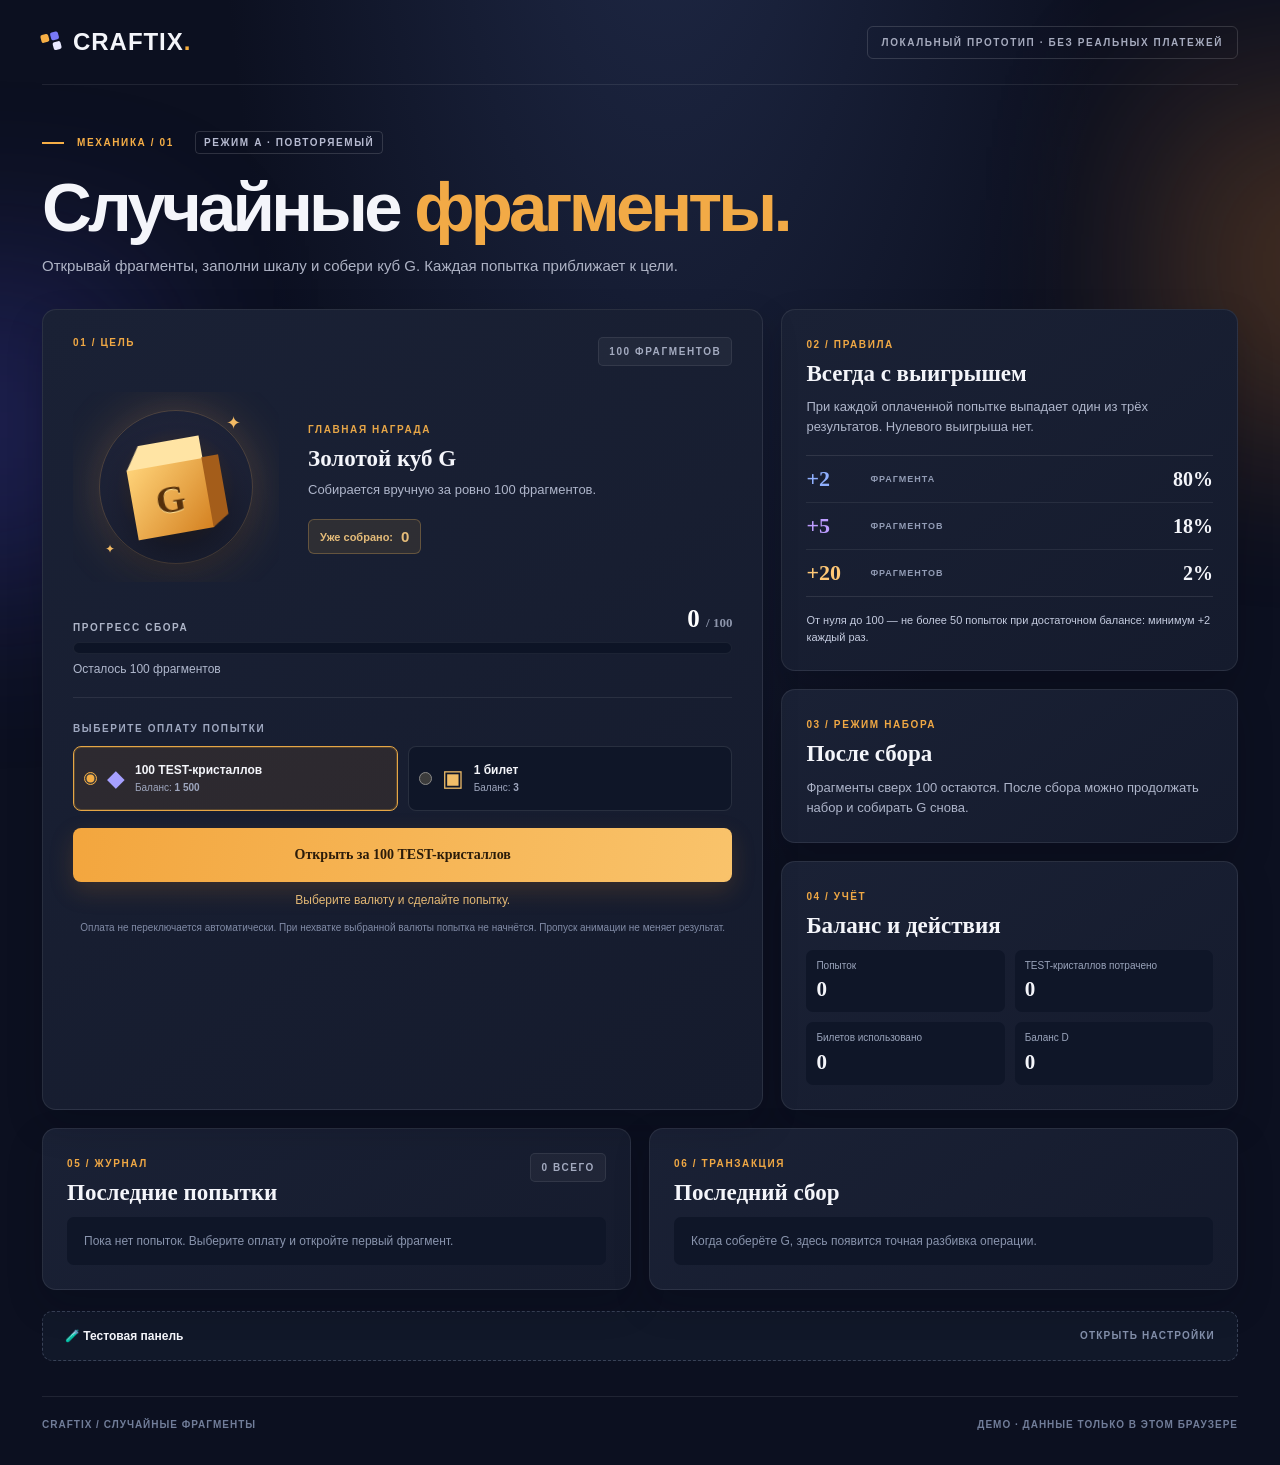
==== fragments/index.html @ 05fcec46 "Publish Craftix roulette and fragments demos" ====
<!doctype html>
<html lang="ru">
<head>
  <meta charset="utf-8">
  <meta name="viewport" content="width=device-width, initial-scale=1">
  <meta name="theme-color" content="#0c1020">
  <title>Craftix · Случайные фрагменты</title>
  <link rel="stylesheet" href="./style.css">
  <script type="module" src="./app.mjs"></script>
</head>
<body>
  <div class="ambient ambient-a" aria-hidden="true"></div><div class="ambient ambient-b" aria-hidden="true"></div>
  <div class="shell">
    <header class="topbar">
      <div class="brand"><span class="brand-cubes" aria-hidden="true"><i></i><i></i><i></i></span><span>CRAFTIX<span class="brand-dot">.</span></span></div>
      <span class="prototype-tag">ЛОКАЛЬНЫЙ ПРОТОТИП · БЕЗ РЕАЛЬНЫХ ПЛАТЕЖЕЙ</span>
    </header>

    <main>
      <section class="intro" aria-labelledby="title">
        <div class="eyebrow"><span class="eyebrow-line"></span> МЕХАНИКА / 01 <span id="mode-badge" class="mode-badge"></span></div>
        <h1 id="title">Случайные <em>фрагменты.</em></h1>
        <p>Открывай фрагменты, заполни шкалу и собери куб G. Каждая попытка приближает к цели.</p>
      </section>

      <div class="dashboard">
        <section class="panel play-panel" aria-labelledby="play-title">
          <div class="section-top"><span class="kicker">01 / ЦЕЛЬ</span><span class="small-tag">100 ФРАГМЕНТОВ</span></div>
          <div class="reward-block">
            <div class="reward-art" aria-hidden="true"><div class="halo"></div><div class="cube"><span class="cube-front">G</span><span class="cube-top"></span><span class="cube-side"></span></div><span class="spark spark-one">✦</span><span class="spark spark-two">✦</span></div>
            <div class="reward-copy"><span class="reward-kicker">ГЛАВНАЯ НАГРАДА</span><h2 id="play-title">Золотой куб G</h2><p>Собирается вручную за ровно 100 фрагментов.</p><div class="owned">Уже собрано: <strong id="g-count">0</strong></div></div>
          </div>
          <div class="progress-head"><span>ПРОГРЕСС СБОРА</span><strong><span id="fragment-count">0</span> <small>/ 100</small></strong></div>
          <div class="progress-track" role="progressbar" aria-label="Фрагменты до сбора" aria-valuemin="0" aria-valuemax="100" aria-valuenow="0" id="progress"><div id="progress-fill"></div></div>
          <p class="remaining" id="remaining">Осталось 100 фрагментов</p>
          <div id="gain-stage" class="gain-stage" aria-live="polite" hidden><span>ПОЛУЧЕНО</span><strong id="gain-value">+2</strong><small id="gain-note"></small></div>
          <div id="payment-area" class="payment-area"><span class="input-label">ВЫБЕРИТЕ ОПЛАТУ ПОПЫТКИ</span><div class="payment-options">
            <label class="payment-option"><input type="radio" name="payment" value="crystals"><span class="option-icon crystal">◆</span><span><strong>100 TEST-кристаллов</strong><small>Баланс: <b id="crystal-balance">0</b></small></span></label>
            <label class="payment-option"><input type="radio" name="payment" value="ticket"><span class="option-icon ticket">▣</span><span><strong>1 билет</strong><small>Баланс: <b id="ticket-balance">0</b></small></span></label>
          </div><p id="payment-rule" class="payment-rule" hidden></p></div>
          <div id="collection-preview" class="collection-preview" hidden></div>
          <button id="primary" class="primary-button" type="button"></button>
          <button id="skip" class="skip-button" type="button" hidden>Пропустить анимацию →</button>
          <p id="status" class="status" role="status" aria-live="polite"></p>
          <p class="microcopy">Оплата не переключается автоматически. При нехватке выбранной валюты попытка не начнётся. Пропуск анимации не меняет результат.</p>
        </section>

        <aside class="side">
          <section class="panel rule-panel" aria-labelledby="rules-title">
            <span class="kicker">02 / ПРАВИЛА</span><h2 id="rules-title">Всегда с выигрышем</h2>
            <p>При каждой оплаченной попытке выпадает один из трёх результатов. Нулевого выигрыша нет.</p>
            <div class="odds"><div><span class="gain gain-2">+2</span><span>ФРАГМЕНТА</span><strong>80%</strong></div><div><span class="gain gain-5">+5</span><span>ФРАГМЕНТОВ</span><strong>18%</strong></div><div><span class="gain gain-20">+20</span><span>ФРАГМЕНТОВ</span><strong>2%</strong></div></div>
            <p class="guarantee">От нуля до 100 — не более 50 попыток при достаточном балансе: минимум +2 каждый раз.</p>
          </section>
          <section class="panel mode-panel" aria-labelledby="mode-title"><span class="kicker">03 / РЕЖИМ НАБОРА</span><h2 id="mode-title">После сбора</h2><p id="mode-description"></p><div id="conversion-rule" class="conversion-rule" hidden><span>КУРС ДО УЧАСТИЯ</span><strong>1 остаточный фрагмент = 1 D</strong><small>При сборе G сначала спишутся 100 фрагментов, затем весь остаток конвертируется в D.</small></div></section>
          <section class="panel stats-panel" aria-labelledby="stats-title"><span class="kicker">04 / УЧЁТ</span><h2 id="stats-title">Баланс и действия</h2><div class="stats-grid"><div><span>Попыток</span><strong id="attempts">0</strong></div><div><span>TEST-кристаллов потрачено</span><strong id="spent">0</strong></div><div><span>Билетов использовано</span><strong id="used">0</strong></div><div><span>Баланс D</span><strong id="d-count">0</strong></div></div></section>
        </aside>
      </div>

      <div class="bottom-grid">
        <section class="panel history-panel" aria-labelledby="history-title"><div class="section-top"><div><span class="kicker">05 / ЖУРНАЛ</span><h2 id="history-title">Последние попытки</h2></div><span id="history-total" class="small-tag">0 ВСЕГО</span></div><div id="history" class="history-list"></div></section>
        <section class="panel receipt-panel" aria-labelledby="receipt-title"><span class="kicker">06 / ТРАНЗАКЦИЯ</span><h2 id="receipt-title">Последний сбор</h2><div id="receipt"></div></section>
      </div>

      <details class="qa-panel"><summary><span>🧪 Тестовая панель</span><span>ОТКРЫТЬ НАСТРОЙКИ</span></summary><div class="qa-content"><p>Только для проверки прототипа. Добавление ресурсов, установка фрагментов и принудительный результат — тестовые вмешательства.</p><div class="qa-actions"><button id="add-crystals" type="button">+10 000 TEST-кристаллов</button><button id="add-tickets" type="button">+10 билетов</button><button id="set-98" type="button">Установить 98 фрагментов</button></div><div class="qa-force"><span>ПРИНУДИТЕЛЬНО СЛЕДУЮЩИЙ ВЫИГРЫШ</span><div><button data-force="2" type="button">+2</button><button data-force="5" type="button">+5</button><button data-force="20" type="button">+20</button></div><small id="force-status">Не задан · реальные шансы действуют</small></div><div class="qa-restart"><label for="restart-mode">РЕЖИМ ПРИ ПЕРЕЗАПУСКЕ</label><select id="restart-mode"><option value="repeatable">A · Повторяемый</option><option value="permanent">B · Одноразовый до перезапуска теста</option></select><button id="restart" type="button">Начать заново в выбранном режиме</button></div></div></details>
    </main>
    <footer>CRAFTIX / СЛУЧАЙНЫЕ ФРАГМЕНТЫ <span>ДЕМО · ДАННЫЕ ТОЛЬКО В ЭТОМ БРАУЗЕРЕ</span></footer>
  </div>
</body>
</html>
---- fragments/style.css ----
:root{color-scheme:dark;font-family:Manrope,Arial,sans-serif;background:#0c1020;color:#f4f5fa;font-synthesis:none}*{box-sizing:border-box}body{margin:0;min-width:320px;background:radial-gradient(ellipse at 52% -20%,#202a48 0,transparent 48%),#0c1020}button,select{font:inherit}button{cursor:pointer}button:disabled{cursor:not-allowed}.ambient{position:fixed;pointer-events:none;z-index:0;filter:blur(90px);opacity:.27}.ambient-a{width:330px;height:330px;background:#4948c8;top:260px;left:-180px}.ambient-b{width:330px;height:330px;background:#d17a26;top:100px;right:-210px}.shell{position:relative;z-index:1;max-width:1260px;margin:auto;padding:0 32px}.topbar{height:85px;border-bottom:1px solid #ffffff16;display:flex;align-items:center;justify-content:space-between;gap:20px}.brand{font:700 24px 'Space Grotesk',sans-serif;letter-spacing:.04em;display:flex;align-items:center;gap:13px}.brand-dot{color:#f6ad3d}.brand-cubes{display:grid;grid-template-columns:repeat(2,8px);gap:2px;transform:rotate(-15deg)}.brand-cubes i{display:block;width:8px;height:8px;background:#f7af45;border-radius:2px}.brand-cubes i:nth-child(2){background:#7979f6}.brand-cubes i:nth-child(3){grid-column:2;background:#e9e9ff}.prototype-tag,.kicker,.eyebrow,.small-tag,.input-label,.reward-kicker,.progress-head,.qa-content label,.qa-force>span{font-size:10px;font-weight:800;letter-spacing:.16em}.prototype-tag{color:#a6abbe;border:1px solid #ffffff25;padding:10px 14px;border-radius:6px}.intro{padding:46px 0 35px}.eyebrow{display:flex;gap:13px;align-items:center;color:#f6ae46}.eyebrow-line{display:block;width:22px;height:2px;background:#f6ae46}.mode-badge{margin-left:8px;color:#b7bbd1;border:1px solid #ffffff25;padding:5px 8px;border-radius:4px}.intro h1{font:700 clamp(39px,5.4vw,69px)/1.08 'Space Grotesk',sans-serif;letter-spacing:-.055em;margin:17px 0 11px}.intro h1 em{font-style:normal;color:#f2aa46}.intro p{color:#aeb3c5;font-size:15px;margin:0}.dashboard{display:grid;grid-template-columns:minmax(0,1.58fr) minmax(315px,1fr);gap:18px}.panel{background:linear-gradient(145deg,#1a2135,#151b2d);border:1px solid #ffffff15;border-radius:14px;box-shadow:0 15px 36px #05091632}.play-panel{padding:27px 30px 24px}.section-top{display:flex;justify-content:space-between;align-items:start;gap:16px}.kicker{color:#f0a844}.small-tag{color:#a4abc0;background:#ffffff0b;padding:8px 10px;border:1px solid #ffffff14;border-radius:5px}.reward-block{display:flex;align-items:center;gap:29px;margin:26px 0 23px}.reward-art{width:206px;height:190px;position:relative;flex:none;display:grid;place-items:center;overflow:hidden;background:radial-gradient(circle,#bd7a2460 0,#3b32502b 42%,transparent 68%);border-radius:12px}.halo{position:absolute;width:154px;height:154px;border:1px solid #e8ab573d;border-radius:50%;box-shadow:0 0 50px #f3a43a35}.cube{position:relative;width:93px;height:93px;transform:rotate(-10deg);filter:drop-shadow(0 20px 25px #0008)}.cube-front{position:absolute;inset:22px 16px 0 0;background:linear-gradient(135deg,#ffd379,#d48121);clip-path:polygon(0 0,100% 0,100% 100%,0 100%);display:grid;place-items:center;color:#56300a;font:700 38px 'Space Grotesk';text-shadow:0 1px #ffe49a}.cube-top{position:absolute;left:0;top:0;width:77px;height:23px;background:#ffe4a4;clip-path:polygon(20% 0,100% 0,100% 100%,0 100%)}.cube-side{position:absolute;top:22px;right:0;width:17px;height:71px;background:#a45d1a;clip-path:polygon(0 0,100% -22%,100% 85%,0 100%)}.spark{position:absolute;color:#f3ba64}.spark-one{top:20px;right:38px;font-size:18px}.spark-two{bottom:26px;left:32px;font-size:12px}.reward-kicker{color:#e7a647}.reward-copy h2,.side h2,.bottom-grid h2{font:700 23px/1.2 'Space Grotesk';margin:8px 0}.reward-copy p,.side p{color:#aeb5ca;line-height:1.55;font-size:13px;margin:0}.owned{margin-top:19px;display:inline-flex;gap:8px;align-items:center;padding:8px 11px;background:#c9964420;border:1px solid #dba85550;border-radius:6px;color:#e5bc79;font-size:11px;font-weight:700}.owned strong{font-size:15px}.progress-head{display:flex;justify-content:space-between;align-items:end;color:#aeb5c8}.progress-head strong{font:700 25px 'Space Grotesk';color:white;letter-spacing:0}.progress-head small{font-size:13px;color:#8d95ab}.progress-track{height:12px;background:#0d1426;border-radius:20px;border:1px solid #ffffff10;overflow:hidden;margin-top:9px}.progress-track>div{height:100%;width:0;background:linear-gradient(90deg,#da8530,#ffcf75);border-radius:20px;box-shadow:0 0 16px #ed9d36aa;transition:width .38s ease}.remaining{color:#b0b8cd;font-size:12px;margin:8px 0 21px}.payment-area{border-top:1px solid #ffffff15;padding-top:20px}.input-label{color:#9fa8c0}.payment-options{display:grid;grid-template-columns:1fr 1fr;gap:10px;margin:10px 0 17px}.payment-option{display:flex;gap:10px;align-items:center;min-height:65px;background:#0f1628;border:1px solid #ffffff1b;border-radius:8px;padding:10px;cursor:pointer}.payment-option:has(input:checked){border-color:#e5a646;background:#a26b2525;box-shadow:inset 0 0 0 1px #d99b3340}.payment-option input{accent-color:#f3ac44;margin:0}.option-icon{font-size:23px}.crystal{color:#a6a0ff}.ticket{color:#f0bd68}.payment-option strong{font-size:12px;display:block;line-height:1.2}.payment-option small{color:#9ea6bd;font-size:10px;display:block;margin-top:5px}.primary-button{width:100%;min-height:54px;border:0;border-radius:8px;background:linear-gradient(100deg,#f3a63e,#f9c36b);color:#2b1c0a;font:800 14px Manrope;box-shadow:0 9px 23px #bd742035;transition:transform .15s,filter .15s}.primary-button:hover:not(:disabled){transform:translateY(-2px);filter:brightness(1.07)}.primary-button:disabled{background:#45495b;color:#a4a9b8;box-shadow:none}.skip-button{display:block;margin:10px auto 0;border:0;background:none;color:#f2ba6b;font-size:12px;font-weight:700}.skip-button[hidden],.gain-stage[hidden],.conversion-rule[hidden]{display:none}.status{min-height:19px;color:#e3b875;font-size:12px;text-align:center;margin:11px 0 0}.microcopy{text-align:center;font-size:10px;color:#818ba6;line-height:1.5;margin:8px 0 0}.gain-stage{position:absolute;inset:0;background:#11192de8;z-index:4;display:flex;flex-direction:column;align-items:center;justify-content:center;border-radius:14px;animation:appear .25s ease}.play-panel{position:relative}.gain-stage span,.gain-stage small{font-size:12px;font-weight:800;letter-spacing:.15em;color:#e7bc72}.gain-stage strong{font:700 100px 'Space Grotesk';color:#ffd47a;text-shadow:0 0 40px #eaa13888;animation:pop .45s cubic-bezier(.2,1.6,.4,1)}.gain-stage small{letter-spacing:0}.play-panel .skip-button:not([hidden]){position:absolute;z-index:5;bottom:27px;left:0;right:0}.side{display:grid;gap:18px;align-content:start}.side .panel{padding:24px}.side h2,.bottom-grid h2{margin:8px 0 10px}.odds{margin:18px 0 15px;border-top:1px solid #ffffff19;border-bottom:1px solid #ffffff19}.odds>div{display:flex;align-items:center;gap:10px;padding:10px 0}.odds>div+div{border-top:1px solid #ffffff12}.odds .gain{font:700 22px 'Space Grotesk';min-width:54px}.gain-2{color:#90b0fe}.gain-5{color:#bd9dff}.gain-20{color:#ffc876}.odds>div>span:nth-child(2){color:#929cb5;font-size:9px;font-weight:800;letter-spacing:.11em;flex:1}.odds strong{font:700 20px 'Space Grotesk'}.side .guarantee{font-size:11px;color:#c5cce0}.conversion-rule{margin-top:15px;border:1px solid #dfab5a65;border-radius:8px;background:#d0932e18;padding:12px;display:grid;gap:5px}.conversion-rule span{font-size:9px;color:#efb75b;font-weight:800;letter-spacing:.13em}.conversion-rule strong{font-size:13px}.conversion-rule small{color:#b7bed0;font-size:11px;line-height:1.5}.stats-grid{display:grid;grid-template-columns:1fr 1fr;gap:10px}.stats-grid>div{padding:10px;background:#0f1628;border-radius:7px;min-height:61px}.stats-grid span{display:block;color:#9aa4bb;font-size:10px;line-height:1.25}.stats-grid strong{display:block;font:700 21px 'Space Grotesk';margin-top:5px}.bottom-grid{display:grid;grid-template-columns:1fr 1fr;gap:18px;margin-top:18px}.bottom-grid .panel{padding:24px}.history-list{display:grid;gap:6px;max-height:280px;overflow:auto}.history-row{display:flex;align-items:center;gap:8px;padding:10px;background:#0f1628;border-radius:6px;font-size:11px;color:#aeb6cc}.history-row strong{margin-left:auto;font:700 17px 'Space Grotesk';color:#e9b85f}.history-row .forced{color:#ffab75;font-size:9px}.empty{color:#8994ad;font-size:12px;padding:17px;background:#0f1628;border-radius:7px}.receipt-lines{display:grid;gap:9px;margin-top:13px}.receipt-lines div{display:flex;justify-content:space-between;gap:10px;border-bottom:1px solid #ffffff16;padding-bottom:8px;font-size:12px;color:#aeb6ca}.receipt-lines strong{color:#f5f4ec}.receipt-lines .receipt-final{color:#f2b253;font-weight:800;border:0}.qa-panel{margin:21px 0 35px;border:1px dashed #68728c75;border-radius:10px;background:#111829}.qa-panel summary{cursor:pointer;display:flex;align-items:center;justify-content:space-between;padding:17px 22px;list-style:none;font-size:12px;font-weight:800}.qa-panel summary::-webkit-details-marker{display:none}.qa-panel summary span:last-child{color:#828ea9;font-size:10px;letter-spacing:.12em}.qa-content{padding:0 22px 22px;border-top:1px solid #ffffff13}.qa-content p{font-size:11px;color:#a6aec1;line-height:1.5}.qa-actions,.qa-force>div{display:flex;flex-wrap:wrap;gap:8px}.qa-content button,.qa-content select{background:#232d44;color:#e7ebf5;border:1px solid #ffffff25;border-radius:6px;padding:9px 11px;font-size:11px;font-weight:700}.qa-content button:hover{border-color:#eda949}.qa-content button:disabled{opacity:.4}.qa-force,.qa-restart{margin-top:18px}.qa-force>span,.qa-restart label{color:#9ea9c3;display:block;margin-bottom:8px}.qa-force small{display:block;color:#dcb36a;margin-top:7px}.qa-restart{display:flex;flex-wrap:wrap;align-items:end;gap:8px}.qa-restart label{width:100%;margin:0}.qa-restart select{min-width:210px}.qa-restart button{border-color:#efb15278;color:#f4c67f}footer{border-top:1px solid #ffffff16;padding:22px 0 35px;color:#717d99;font-size:10px;font-weight:800;letter-spacing:.1em;display:flex;justify-content:space-between;gap:12px}@keyframes pop{from{transform:scale(.5);opacity:0}to{transform:scale(1);opacity:1}}@keyframes appear{from{opacity:0}to{opacity:1}}@media(max-width:850px){.dashboard{grid-template-columns:1fr}.side{grid-template-columns:repeat(2,1fr)}.rule-panel{grid-row:span 2}.bottom-grid{grid-template-columns:1fr 1fr}}@media(max-width:620px){.shell{padding:0 16px}.topbar{height:70px}.prototype-tag{font-size:8px;max-width:155px;line-height:1.35}.brand{font-size:20px}.intro{padding:31px 0 28px}.intro h1{font-size:42px}.intro p{font-size:13px}.play-panel{padding:20px 17px}.reward-block{gap:12px}.reward-art{width:125px;height:135px}.cube{transform:scale(.75) rotate(-10deg)}.reward-copy h2{font-size:20px}.reward-copy p{font-size:11px}.owned{margin-top:10px}.side,.bottom-grid{grid-template-columns:1fr}.rule-panel{grid-row:auto}.payment-options{grid-template-columns:1fr}.bottom-grid .panel,.side .panel{padding:20px}footer{font-size:8px;line-height:1.5}}.payment-rule,.collection-preview{border:1px solid #dfab5a65;border-radius:8px;background:#d0932e18;padding:11px 12px;color:#f0d2a1;font-size:12px;line-height:1.5;overflow-wrap:anywhere}.payment-rule{margin:0 0 16px}.collection-preview{margin:0 0 14px}.payment-rule[hidden],.collection-preview[hidden]{display:none}@media(prefers-reduced-motion:reduce){*,*::before,*::after{animation-duration:.01ms!important;transition-duration:.01ms!important}}
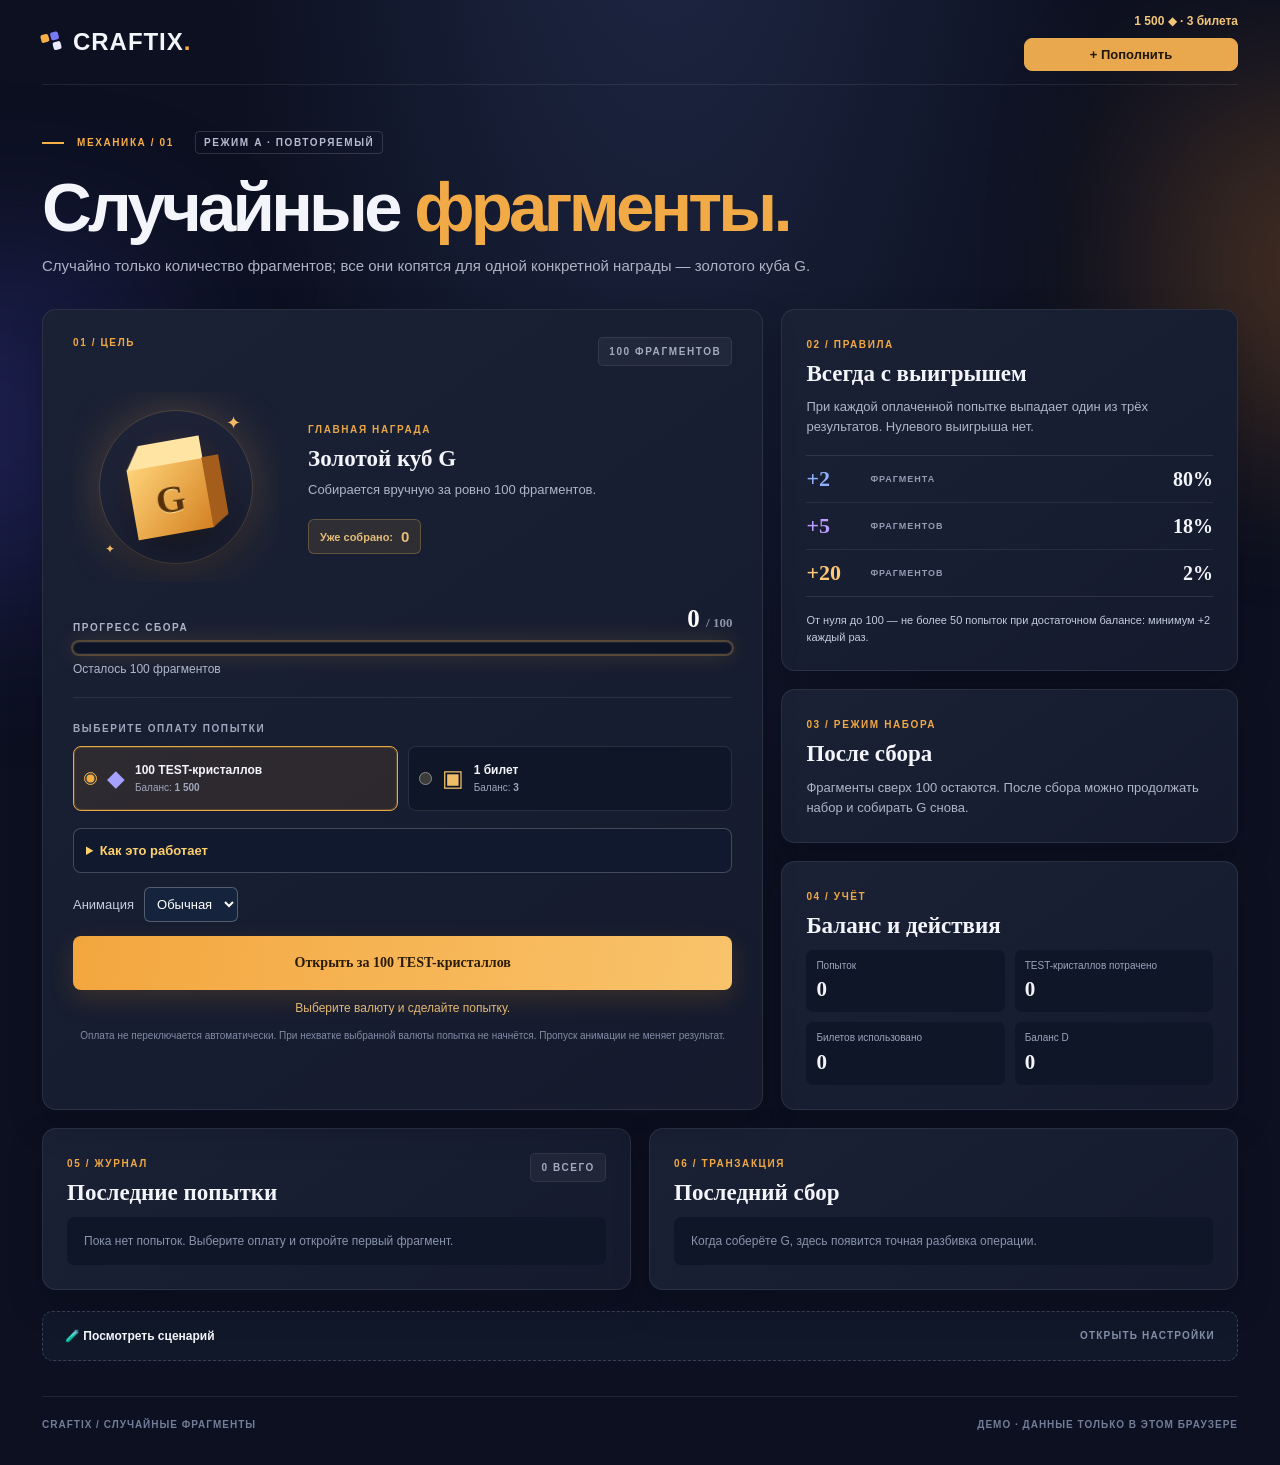
==== commit df639c98: "feat: make Craftix demo cycles observable and replayable" ====
--- a/fragments/index.html
+++ b/fragments/index.html
@@ -6,6 +6,7 @@
   <meta name="theme-color" content="#0c1020">
   <title>Craftix · Случайные фрагменты</title>
   <link rel="stylesheet" href="./style.css">
+  <link rel="stylesheet" href="../demo-ui.css">
   <script type="module" src="./app.mjs"></script>
 </head>
 <body>
@@ -13,14 +14,14 @@
   <div class="shell">
     <header class="topbar">
       <div class="brand"><span class="brand-cubes" aria-hidden="true"><i></i><i></i><i></i></span><span>CRAFTIX<span class="brand-dot">.</span></span></div>
-      <span class="prototype-tag">ЛОКАЛЬНЫЙ ПРОТОТИП · БЕЗ РЕАЛЬНЫХ ПЛАТЕЖЕЙ</span>
+      <div class="header-balance"><span><b id="header-crystals">1 500</b> ◆ · <b id="header-tickets">3</b> билета</span><button id="fund-header" class="demo-fund-button" type="button">+ Пополнить</button></div>
     </header>
 
     <main>
       <section class="intro" aria-labelledby="title">
         <div class="eyebrow"><span class="eyebrow-line"></span> МЕХАНИКА / 01 <span id="mode-badge" class="mode-badge"></span></div>
         <h1 id="title">Случайные <em>фрагменты.</em></h1>
-        <p>Открывай фрагменты, заполни шкалу и собери куб G. Каждая попытка приближает к цели.</p>
+        <p>Случайно только количество фрагментов; все они копятся для одной конкретной награды — золотого куба G.</p>
       </section>
 
       <div class="dashboard">
@@ -33,13 +34,14 @@
           <div class="progress-head"><span>ПРОГРЕСС СБОРА</span><strong><span id="fragment-count">0</span> <small>/ 100</small></strong></div>
           <div class="progress-track" role="progressbar" aria-label="Фрагменты до сбора" aria-valuemin="0" aria-valuemax="100" aria-valuenow="0" id="progress"><div id="progress-fill"></div></div>
           <p class="remaining" id="remaining">Осталось 100 фрагментов</p>
-          <div id="gain-stage" class="gain-stage" aria-live="polite" hidden><span>ПОЛУЧЕНО</span><strong id="gain-value">+2</strong><small id="gain-note"></small></div>
+          <div id="gain-stage" class="gain-stage" aria-live="polite" hidden><div class="fragment-container" aria-hidden="true">▣</div><span>ПОЛУЧЕНО</span><strong id="gain-value">+2</strong><small id="gain-note"></small></div>
           <div id="payment-area" class="payment-area"><span class="input-label">ВЫБЕРИТЕ ОПЛАТУ ПОПЫТКИ</span><div class="payment-options">
             <label class="payment-option"><input type="radio" name="payment" value="crystals"><span class="option-icon crystal">◆</span><span><strong>100 TEST-кристаллов</strong><small>Баланс: <b id="crystal-balance">0</b></small></span></label>
             <label class="payment-option"><input type="radio" name="payment" value="ticket"><span class="option-icon ticket">▣</span><span><strong>1 билет</strong><small>Баланс: <b id="ticket-balance">0</b></small></span></label>
           </div><p id="payment-rule" class="payment-rule" hidden></p></div>
           <div id="collection-preview" class="collection-preview" hidden></div>
-          <button id="primary" class="primary-button" type="button"></button>
+          <details class="how-panel"><summary>Как это работает</summary><p>За каждую попытку вы получаете 2, 5 или 20 фрагментов цели G. Случайно только их количество; повторных наград нет, потому что фрагменты складываются в один запас. Шкала растёт, пока не накопится 100; затем вручную собирается G. В повторяемом режиме цикл можно начать снова, в одноразовом — он закрывается.</p><p><strong>Фрагменты</strong> — части золотого куба, а <strong>главная награда G</strong> — собранный куб. <strong>Остаток</strong> сверх 100 сохраняется в режиме A или превращается в D в режиме B. Гарантия здесь — минимум 2 фрагмента за попытку, поэтому от нуля нужно не более 50 попыток.</p></details><label class="animation-choice" for="animation-speed">Анимация <select id="animation-speed"><option value="normal">Обычная</option><option value="fast">Быстрая</option></select></label><button id="primary" class="primary-button" type="button"></button>
+          <button id="fund-demo" class="demo-fund-button" type="button">Пополнить тестовый баланс</button>
           <button id="skip" class="skip-button" type="button" hidden>Пропустить анимацию →</button>
           <p id="status" class="status" role="status" aria-live="polite"></p>
           <p class="microcopy">Оплата не переключается автоматически. При нехватке выбранной валюты попытка не начнётся. Пропуск анимации не меняет результат.</p>
@@ -62,7 +64,7 @@
         <section class="panel receipt-panel" aria-labelledby="receipt-title"><span class="kicker">06 / ТРАНЗАКЦИЯ</span><h2 id="receipt-title">Последний сбор</h2><div id="receipt"></div></section>
       </div>
 
-      <details class="qa-panel"><summary><span>🧪 Тестовая панель</span><span>ОТКРЫТЬ НАСТРОЙКИ</span></summary><div class="qa-content"><p>Только для проверки прототипа. Добавление ресурсов, установка фрагментов и принудительный результат — тестовые вмешательства.</p><div class="qa-actions"><button id="add-crystals" type="button">+10 000 TEST-кристаллов</button><button id="add-tickets" type="button">+10 билетов</button><button id="set-98" type="button">Установить 98 фрагментов</button></div><div class="qa-force"><span>ПРИНУДИТЕЛЬНО СЛЕДУЮЩИЙ ВЫИГРЫШ</span><div><button data-force="2" type="button">+2</button><button data-force="5" type="button">+5</button><button data-force="20" type="button">+20</button></div><small id="force-status">Не задан · реальные шансы действуют</small></div><div class="qa-restart"><label for="restart-mode">РЕЖИМ ПРИ ПЕРЕЗАПУСКЕ</label><select id="restart-mode"><option value="repeatable">A · Повторяемый</option><option value="permanent">B · Одноразовый до перезапуска теста</option></select><button id="restart" type="button">Начать заново в выбранном режиме</button></div></div></details>
+      <details class="qa-panel"><summary><span>🧪 Посмотреть сценарий</span><span>ОТКРЫТЬ НАСТРОЙКИ</span></summary><div class="qa-content"><p>Только для проверки прототипа. Добавление ресурсов, установка фрагментов и принудительный результат — тестовые вмешательства.</p><div class="qa-actions"><button id="scenario-ordinary" type="button">Обычная прибавка +2</button><button id="scenario-big" type="button">Большая прибавка +20</button><button id="scenario-threshold" type="button">Достижение порога</button><button id="scenario-assembly" type="button">Сборка с остатком</button></div><small id="force-status">Не задан · реальные шансы действуют</small><div class="qa-restart"><label for="restart-mode">РЕЖИМ ПРИ ПЕРЕЗАПУСКЕ</label><select id="restart-mode"><option value="repeatable">A · Повторяемый</option><option value="permanent">B · Одноразовый до перезапуска теста</option></select><button id="restart" type="button">Начать заново в выбранном режиме</button><button id="reset-demo" type="button">Начать демо заново</button></div></div></details>
     </main>
     <footer>CRAFTIX / СЛУЧАЙНЫЕ ФРАГМЕНТЫ <span>ДЕМО · ДАННЫЕ ТОЛЬКО В ЭТОМ БРАУЗЕРЕ</span></footer>
   </div>
--- a/fragments/style.css
+++ b/fragments/style.css
@@ -1 +1,4 @@
 :root{color-scheme:dark;font-family:Manrope,Arial,sans-serif;background:#0c1020;color:#f4f5fa;font-synthesis:none}*{box-sizing:border-box}body{margin:0;min-width:320px;background:radial-gradient(ellipse at 52% -20%,#202a48 0,transparent 48%),#0c1020}button,select{font:inherit}button{cursor:pointer}button:disabled{cursor:not-allowed}.ambient{position:fixed;pointer-events:none;z-index:0;filter:blur(90px);opacity:.27}.ambient-a{width:330px;height:330px;background:#4948c8;top:260px;left:-180px}.ambient-b{width:330px;height:330px;background:#d17a26;top:100px;right:-210px}.shell{position:relative;z-index:1;max-width:1260px;margin:auto;padding:0 32px}.topbar{height:85px;border-bottom:1px solid #ffffff16;display:flex;align-items:center;justify-content:space-between;gap:20px}.brand{font:700 24px 'Space Grotesk',sans-serif;letter-spacing:.04em;display:flex;align-items:center;gap:13px}.brand-dot{color:#f6ad3d}.brand-cubes{display:grid;grid-template-columns:repeat(2,8px);gap:2px;transform:rotate(-15deg)}.brand-cubes i{display:block;width:8px;height:8px;background:#f7af45;border-radius:2px}.brand-cubes i:nth-child(2){background:#7979f6}.brand-cubes i:nth-child(3){grid-column:2;background:#e9e9ff}.prototype-tag,.kicker,.eyebrow,.small-tag,.input-label,.reward-kicker,.progress-head,.qa-content label,.qa-force>span{font-size:10px;font-weight:800;letter-spacing:.16em}.prototype-tag{color:#a6abbe;border:1px solid #ffffff25;padding:10px 14px;border-radius:6px}.intro{padding:46px 0 35px}.eyebrow{display:flex;gap:13px;align-items:center;color:#f6ae46}.eyebrow-line{display:block;width:22px;height:2px;background:#f6ae46}.mode-badge{margin-left:8px;color:#b7bbd1;border:1px solid #ffffff25;padding:5px 8px;border-radius:4px}.intro h1{font:700 clamp(39px,5.4vw,69px)/1.08 'Space Grotesk',sans-serif;letter-spacing:-.055em;margin:17px 0 11px}.intro h1 em{font-style:normal;color:#f2aa46}.intro p{color:#aeb3c5;font-size:15px;margin:0}.dashboard{display:grid;grid-template-columns:minmax(0,1.58fr) minmax(315px,1fr);gap:18px}.panel{background:linear-gradient(145deg,#1a2135,#151b2d);border:1px solid #ffffff15;border-radius:14px;box-shadow:0 15px 36px #05091632}.play-panel{padding:27px 30px 24px}.section-top{display:flex;justify-content:space-between;align-items:start;gap:16px}.kicker{color:#f0a844}.small-tag{color:#a4abc0;background:#ffffff0b;padding:8px 10px;border:1px solid #ffffff14;border-radius:5px}.reward-block{display:flex;align-items:center;gap:29px;margin:26px 0 23px}.reward-art{width:206px;height:190px;position:relative;flex:none;display:grid;place-items:center;overflow:hidden;background:radial-gradient(circle,#bd7a2460 0,#3b32502b 42%,transparent 68%);border-radius:12px}.halo{position:absolute;width:154px;height:154px;border:1px solid #e8ab573d;border-radius:50%;box-shadow:0 0 50px #f3a43a35}.cube{position:relative;width:93px;height:93px;transform:rotate(-10deg);filter:drop-shadow(0 20px 25px #0008)}.cube-front{position:absolute;inset:22px 16px 0 0;background:linear-gradient(135deg,#ffd379,#d48121);clip-path:polygon(0 0,100% 0,100% 100%,0 100%);display:grid;place-items:center;color:#56300a;font:700 38px 'Space Grotesk';text-shadow:0 1px #ffe49a}.cube-top{position:absolute;left:0;top:0;width:77px;height:23px;background:#ffe4a4;clip-path:polygon(20% 0,100% 0,100% 100%,0 100%)}.cube-side{position:absolute;top:22px;right:0;width:17px;height:71px;background:#a45d1a;clip-path:polygon(0 0,100% -22%,100% 85%,0 100%)}.spark{position:absolute;color:#f3ba64}.spark-one{top:20px;right:38px;font-size:18px}.spark-two{bottom:26px;left:32px;font-size:12px}.reward-kicker{color:#e7a647}.reward-copy h2,.side h2,.bottom-grid h2{font:700 23px/1.2 'Space Grotesk';margin:8px 0}.reward-copy p,.side p{color:#aeb5ca;line-height:1.55;font-size:13px;margin:0}.owned{margin-top:19px;display:inline-flex;gap:8px;align-items:center;padding:8px 11px;background:#c9964420;border:1px solid #dba85550;border-radius:6px;color:#e5bc79;font-size:11px;font-weight:700}.owned strong{font-size:15px}.progress-head{display:flex;justify-content:space-between;align-items:end;color:#aeb5c8}.progress-head strong{font:700 25px 'Space Grotesk';color:white;letter-spacing:0}.progress-head small{font-size:13px;color:#8d95ab}.progress-track{height:12px;background:#0d1426;border-radius:20px;border:1px solid #ffffff10;overflow:hidden;margin-top:9px}.progress-track>div{height:100%;width:0;background:linear-gradient(90deg,#da8530,#ffcf75);border-radius:20px;box-shadow:0 0 16px #ed9d36aa;transition:width .38s ease}.remaining{color:#b0b8cd;font-size:12px;margin:8px 0 21px}.payment-area{border-top:1px solid #ffffff15;padding-top:20px}.input-label{color:#9fa8c0}.payment-options{display:grid;grid-template-columns:1fr 1fr;gap:10px;margin:10px 0 17px}.payment-option{display:flex;gap:10px;align-items:center;min-height:65px;background:#0f1628;border:1px solid #ffffff1b;border-radius:8px;padding:10px;cursor:pointer}.payment-option:has(input:checked){border-color:#e5a646;background:#a26b2525;box-shadow:inset 0 0 0 1px #d99b3340}.payment-option input{accent-color:#f3ac44;margin:0}.option-icon{font-size:23px}.crystal{color:#a6a0ff}.ticket{color:#f0bd68}.payment-option strong{font-size:12px;display:block;line-height:1.2}.payment-option small{color:#9ea6bd;font-size:10px;display:block;margin-top:5px}.primary-button{width:100%;min-height:54px;border:0;border-radius:8px;background:linear-gradient(100deg,#f3a63e,#f9c36b);color:#2b1c0a;font:800 14px Manrope;box-shadow:0 9px 23px #bd742035;transition:transform .15s,filter .15s}.primary-button:hover:not(:disabled){transform:translateY(-2px);filter:brightness(1.07)}.primary-button:disabled{background:#45495b;color:#a4a9b8;box-shadow:none}.skip-button{display:block;margin:10px auto 0;border:0;background:none;color:#f2ba6b;font-size:12px;font-weight:700}.skip-button[hidden],.gain-stage[hidden],.conversion-rule[hidden]{display:none}.status{min-height:19px;color:#e3b875;font-size:12px;text-align:center;margin:11px 0 0}.microcopy{text-align:center;font-size:10px;color:#818ba6;line-height:1.5;margin:8px 0 0}.gain-stage{position:absolute;inset:0;background:#11192de8;z-index:4;display:flex;flex-direction:column;align-items:center;justify-content:center;border-radius:14px;animation:appear .25s ease}.play-panel{position:relative}.gain-stage span,.gain-stage small{font-size:12px;font-weight:800;letter-spacing:.15em;color:#e7bc72}.gain-stage strong{font:700 100px 'Space Grotesk';color:#ffd47a;text-shadow:0 0 40px #eaa13888;animation:pop .45s cubic-bezier(.2,1.6,.4,1)}.gain-stage small{letter-spacing:0}.play-panel .skip-button:not([hidden]){position:absolute;z-index:5;bottom:27px;left:0;right:0}.side{display:grid;gap:18px;align-content:start}.side .panel{padding:24px}.side h2,.bottom-grid h2{margin:8px 0 10px}.odds{margin:18px 0 15px;border-top:1px solid #ffffff19;border-bottom:1px solid #ffffff19}.odds>div{display:flex;align-items:center;gap:10px;padding:10px 0}.odds>div+div{border-top:1px solid #ffffff12}.odds .gain{font:700 22px 'Space Grotesk';min-width:54px}.gain-2{color:#90b0fe}.gain-5{color:#bd9dff}.gain-20{color:#ffc876}.odds>div>span:nth-child(2){color:#929cb5;font-size:9px;font-weight:800;letter-spacing:.11em;flex:1}.odds strong{font:700 20px 'Space Grotesk'}.side .guarantee{font-size:11px;color:#c5cce0}.conversion-rule{margin-top:15px;border:1px solid #dfab5a65;border-radius:8px;background:#d0932e18;padding:12px;display:grid;gap:5px}.conversion-rule span{font-size:9px;color:#efb75b;font-weight:800;letter-spacing:.13em}.conversion-rule strong{font-size:13px}.conversion-rule small{color:#b7bed0;font-size:11px;line-height:1.5}.stats-grid{display:grid;grid-template-columns:1fr 1fr;gap:10px}.stats-grid>div{padding:10px;background:#0f1628;border-radius:7px;min-height:61px}.stats-grid span{display:block;color:#9aa4bb;font-size:10px;line-height:1.25}.stats-grid strong{display:block;font:700 21px 'Space Grotesk';margin-top:5px}.bottom-grid{display:grid;grid-template-columns:1fr 1fr;gap:18px;margin-top:18px}.bottom-grid .panel{padding:24px}.history-list{display:grid;gap:6px;max-height:280px;overflow:auto}.history-row{display:flex;align-items:center;gap:8px;padding:10px;background:#0f1628;border-radius:6px;font-size:11px;color:#aeb6cc}.history-row strong{margin-left:auto;font:700 17px 'Space Grotesk';color:#e9b85f}.history-row .forced{color:#ffab75;font-size:9px}.empty{color:#8994ad;font-size:12px;padding:17px;background:#0f1628;border-radius:7px}.receipt-lines{display:grid;gap:9px;margin-top:13px}.receipt-lines div{display:flex;justify-content:space-between;gap:10px;border-bottom:1px solid #ffffff16;padding-bottom:8px;font-size:12px;color:#aeb6ca}.receipt-lines strong{color:#f5f4ec}.receipt-lines .receipt-final{color:#f2b253;font-weight:800;border:0}.qa-panel{margin:21px 0 35px;border:1px dashed #68728c75;border-radius:10px;background:#111829}.qa-panel summary{cursor:pointer;display:flex;align-items:center;justify-content:space-between;padding:17px 22px;list-style:none;font-size:12px;font-weight:800}.qa-panel summary::-webkit-details-marker{display:none}.qa-panel summary span:last-child{color:#828ea9;font-size:10px;letter-spacing:.12em}.qa-content{padding:0 22px 22px;border-top:1px solid #ffffff13}.qa-content p{font-size:11px;color:#a6aec1;line-height:1.5}.qa-actions,.qa-force>div{display:flex;flex-wrap:wrap;gap:8px}.qa-content button,.qa-content select{background:#232d44;color:#e7ebf5;border:1px solid #ffffff25;border-radius:6px;padding:9px 11px;font-size:11px;font-weight:700}.qa-content button:hover{border-color:#eda949}.qa-content button:disabled{opacity:.4}.qa-force,.qa-restart{margin-top:18px}.qa-force>span,.qa-restart label{color:#9ea9c3;display:block;margin-bottom:8px}.qa-force small{display:block;color:#dcb36a;margin-top:7px}.qa-restart{display:flex;flex-wrap:wrap;align-items:end;gap:8px}.qa-restart label{width:100%;margin:0}.qa-restart select{min-width:210px}.qa-restart button{border-color:#efb15278;color:#f4c67f}footer{border-top:1px solid #ffffff16;padding:22px 0 35px;color:#717d99;font-size:10px;font-weight:800;letter-spacing:.1em;display:flex;justify-content:space-between;gap:12px}@keyframes pop{from{transform:scale(.5);opacity:0}to{transform:scale(1);opacity:1}}@keyframes appear{from{opacity:0}to{opacity:1}}@media(max-width:850px){.dashboard{grid-template-columns:1fr}.side{grid-template-columns:repeat(2,1fr)}.rule-panel{grid-row:span 2}.bottom-grid{grid-template-columns:1fr 1fr}}@media(max-width:620px){.shell{padding:0 16px}.topbar{height:70px}.prototype-tag{font-size:8px;max-width:155px;line-height:1.35}.brand{font-size:20px}.intro{padding:31px 0 28px}.intro h1{font-size:42px}.intro p{font-size:13px}.play-panel{padding:20px 17px}.reward-block{gap:12px}.reward-art{width:125px;height:135px}.cube{transform:scale(.75) rotate(-10deg)}.reward-copy h2{font-size:20px}.reward-copy p{font-size:11px}.owned{margin-top:10px}.side,.bottom-grid{grid-template-columns:1fr}.rule-panel{grid-row:auto}.payment-options{grid-template-columns:1fr}.bottom-grid .panel,.side .panel{padding:20px}footer{font-size:8px;line-height:1.5}}.payment-rule,.collection-preview{border:1px solid #dfab5a65;border-radius:8px;background:#d0932e18;padding:11px 12px;color:#f0d2a1;font-size:12px;line-height:1.5;overflow-wrap:anywhere}.payment-rule{margin:0 0 16px}.collection-preview{margin:0 0 14px}.payment-rule[hidden],.collection-preview[hidden]{display:none}@media(prefers-reduced-motion:reduce){*,*::before,*::after{animation-duration:.01ms!important;transition-duration:.01ms!important}}
+/* The saved gain is visualized as fragments moving into the target container. */
+.gain-stage{position:relative;inset:auto;min-height:140px;margin:12px 0;background:#11192df0;overflow:visible}.gain-stage strong{font-size:68px}.fragment-particle{position:absolute;top:55%;left:50%;font-size:20px!important;color:#ffd47a!important;pointer-events:none;animation:fragment-flight 1.1s ease-in forwards;animation-delay:var(--particle-delay)}@keyframes fragment-flight{0%{opacity:0;transform:translate(-50%,0) scale(.3)}18%{opacity:1;transform:translate(-50%,-20px) scale(1)}100%{opacity:0;transform:translate(calc(-50% + var(--fly-x)),var(--fly-y)) scale(.35)}}.progress-track{box-shadow:0 0 0 2px #e9aa4740,0 0 22px #e9aa4738}.progress-track>div{transition:width 1.2s ease}.gain-stage.assembly{background:radial-gradient(circle,#775021,#11192d 70%);border:1px solid #e3ac58;animation:assembly-glow 2.2s ease-in-out}.gain-stage.assembly strong{color:#ffcf70;animation:assembly-cube 2.2s cubic-bezier(.2,.8,.2,1)}@keyframes assembly-cube{0%{opacity:0;transform:scale(.2) rotate(-60deg)}60%{opacity:1;transform:scale(1.2) rotate(8deg)}100%{transform:scale(1) rotate(0)}}@keyframes assembly-glow{0%,100%{box-shadow:0 0 0 #efa33b00}60%{box-shadow:0 0 45px #efa33b88}}.play-panel .skip-button:not([hidden]){position:relative;z-index:5;bottom:auto;left:auto;right:auto}.demo-fund-button{width:100%;margin:10px 0 0}@media(max-width:390px){.reward-block{align-items:flex-start}.reward-art{width:92px;min-width:92px;height:115px}.reward-copy h2{font-size:17px}.reward-copy p{font-size:10px}.prototype-tag{max-width:118px}.shell{padding:0 12px}}
+.header-balance{display:flex;align-items:center;justify-content:flex-end;gap:10px;flex-wrap:wrap;color:#f3c578;font-size:12px;font-weight:700}.header-balance .demo-fund-button{margin:0;padding:8px}.how-panel{margin:12px 0;padding:12px;border:1px solid #ffffff35;border-radius:8px;background:#10192d;color:#c5cde0;font-size:13px;line-height:1.5}.how-panel summary{cursor:pointer;color:#ffd16e;font-weight:800}.animation-choice{display:flex;align-items:center;gap:10px;margin:14px 0;color:#c5cde0;font-size:13px}.animation-choice select{background:#15243c;color:white;padding:8px;border:1px solid #ffffff44;border-radius:6px}.fragment-container{font-size:37px;line-height:1;color:#ffce73;animation:container-open .9s ease-out both}.gain-stage.big{background:radial-gradient(circle,#5a357b,#11192d 70%);box-shadow:0 0 30px #bb83ee85}.gain-stage.assembly .fragment-container{display:none}.play-panel:has(.collection-preview:not([hidden])) .primary-button{box-shadow:0 0 24px #f5bb58a6;animation:collect-ready 1.5s ease-in-out infinite}@keyframes container-open{0%{transform:scale(.5) rotate(0);opacity:.4}60%{transform:scale(1.2) rotate(-15deg);opacity:1}100%{transform:scale(1) rotate(-15deg)}}@keyframes collect-ready{50%{filter:brightness(1.18)}}@media(max-width:390px){.topbar{height:auto;min-height:70px;padding:12px 0}.header-balance{max-width:172px;font-size:10px}.header-balance .demo-fund-button{font-size:10px}}
--- a/demo-ui.css
+++ b/demo-ui.css
@@ -0,0 +1 @@
+.demo-topup{width:min(440px,calc(100vw - 24px));max-height:calc(100dvh - 24px);overflow:auto;border:1px solid #e4ae58;border-radius:16px;padding:24px;background:#192238;color:#f7f5ee;box-shadow:0 24px 90px #000a;font:14px/1.5 Arial,sans-serif}.demo-topup::backdrop{background:#050a16b9}.demo-topup-head{display:flex;justify-content:space-between;gap:12px;align-items:start}.demo-topup-head small{color:#f2b75a;font-weight:800;letter-spacing:.15em}.demo-topup h2{font-size:23px;line-height:1.2;margin:6px 0 0}.demo-topup p{color:#bbc3d7}.demo-close{background:none;border:0;color:#fff;font-size:30px;line-height:1;cursor:pointer}.demo-balances{padding:12px;background:#10192b;border-radius:8px;color:#f5c671;font-weight:700}.demo-topup-actions{display:grid;grid-template-columns:1fr 1fr;gap:9px;margin-top:16px}.demo-topup-actions button,.demo-fund-button{border:1px solid #e8aa4e;border-radius:8px;background:#e9a84e;color:#201708;padding:10px 12px;font:700 13px Arial,sans-serif;cursor:pointer}.demo-topup-actions button:last-child{grid-column:1/-1}.demo-topup-actions button:hover,.demo-fund-button:hover{filter:brightness(1.1)}.demo-topup-status{min-height:1.4em;margin-bottom:0}.demo-fund-button{display:inline-block;margin:10px 0}.demo-fund-button[hidden]{display:none}button:focus-visible,.demo-topup:focus-visible{outline:3px solid #fff;outline-offset:2px}@media(max-width:360px){.demo-topup{padding:17px}.demo-topup-actions{grid-template-columns:1fr}.demo-topup-actions button:last-child{grid-column:auto}}
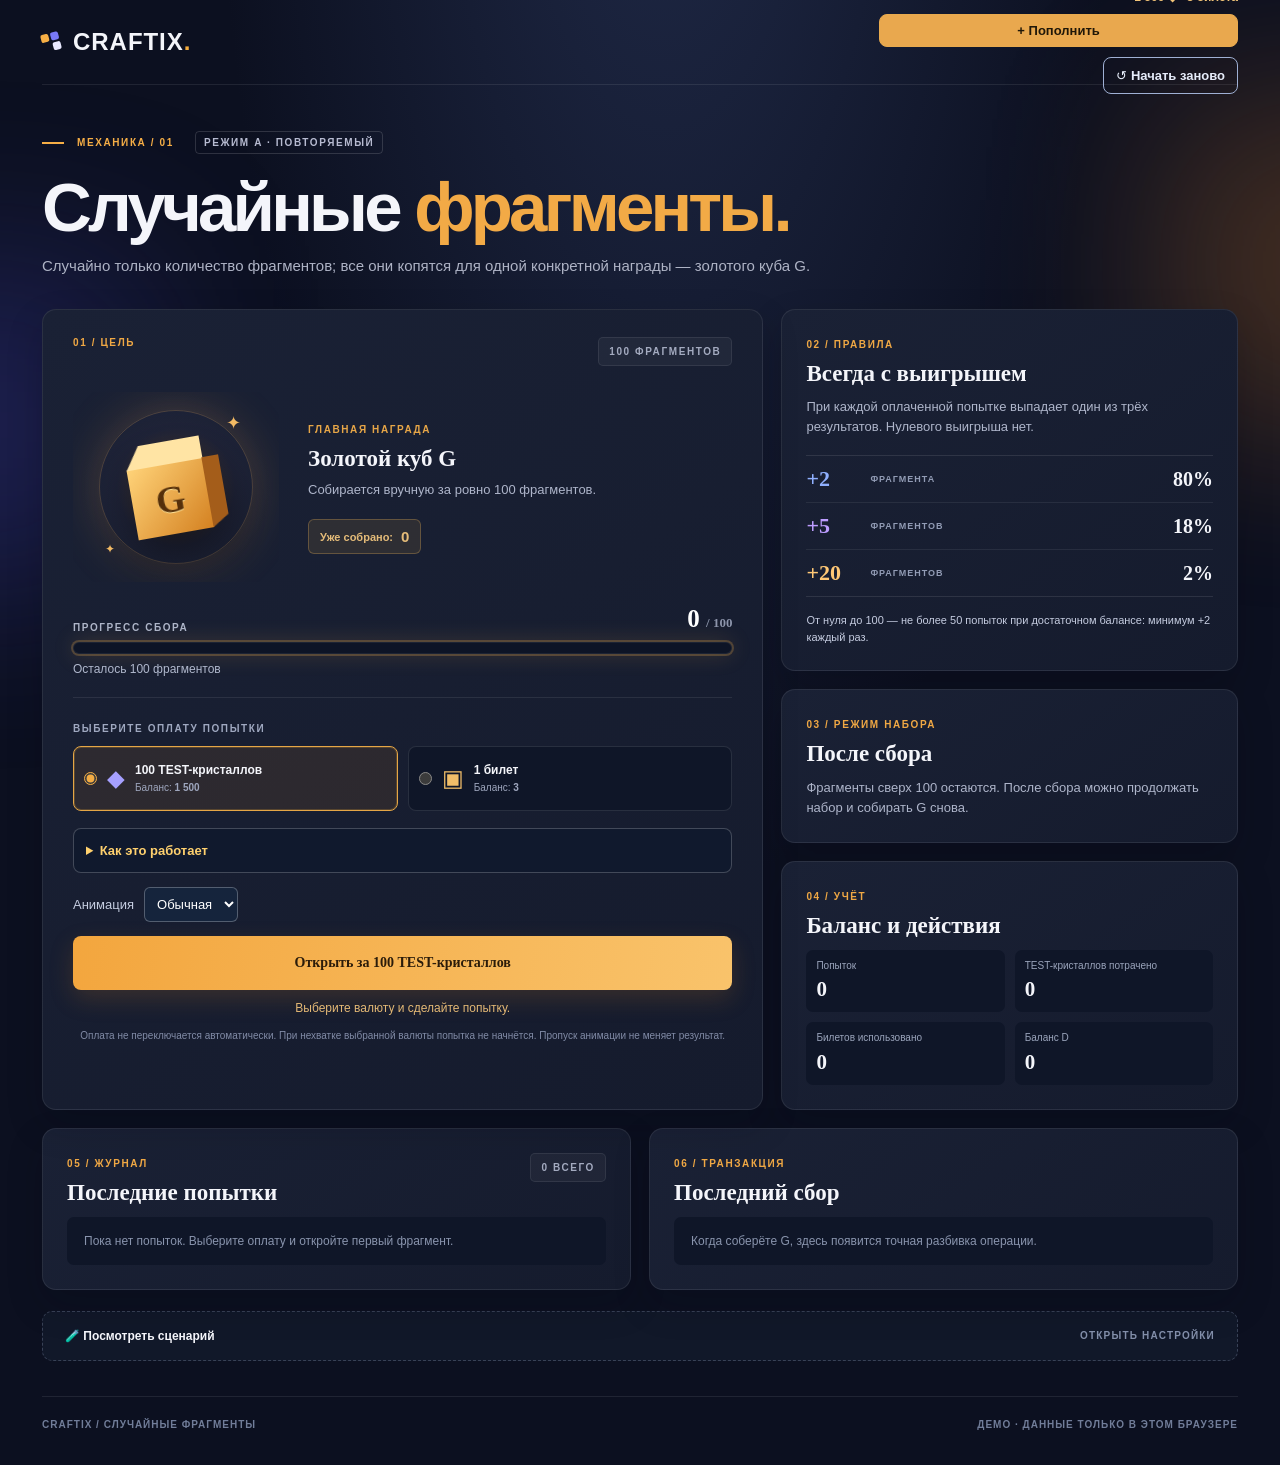
==== commit e2b78b67: "feat: visible «Начать заново» in all demos + new-set CTA after roulette completion Co-Authored-By: C" ====
--- a/fragments/index.html
+++ b/fragments/index.html
@@ -14,7 +14,7 @@
   <div class="shell">
     <header class="topbar">
       <div class="brand"><span class="brand-cubes" aria-hidden="true"><i></i><i></i><i></i></span><span>CRAFTIX<span class="brand-dot">.</span></span></div>
-      <div class="header-balance"><span><b id="header-crystals">1 500</b> ◆ · <b id="header-tickets">3</b> билета</span><button id="fund-header" class="demo-fund-button" type="button">+ Пополнить</button></div>
+      <div class="header-balance"><span><b id="header-crystals">1 500</b> ◆ · <b id="header-tickets">3</b> билета</span><button id="fund-header" class="demo-fund-button" type="button">+ Пополнить</button><button id="reset-header" class="demo-reset-button" type="button" title="Вернуть баланс и прогресс к старту">↺ Начать заново</button></div>
     </header>
 
     <main>
@@ -44,6 +44,7 @@
           <button id="fund-demo" class="demo-fund-button" type="button">Пополнить тестовый баланс</button>
           <button id="skip" class="skip-button" type="button" hidden>Пропустить анимацию →</button>
           <p id="status" class="status" role="status" aria-live="polite"></p>
+          <p id="attempt-receipt" class="attempt-receipt" hidden></p>
           <p class="microcopy">Оплата не переключается автоматически. При нехватке выбранной валюты попытка не начнётся. Пропуск анимации не меняет результат.</p>
         </section>
 
--- a/fragments/style.css
+++ b/fragments/style.css
@@ -1,4 +1,4 @@
-:root{color-scheme:dark;font-family:Manrope,Arial,sans-serif;background:#0c1020;color:#f4f5fa;font-synthesis:none}*{box-sizing:border-box}body{margin:0;min-width:320px;background:radial-gradient(ellipse at 52% -20%,#202a48 0,transparent 48%),#0c1020}button,select{font:inherit}button{cursor:pointer}button:disabled{cursor:not-allowed}.ambient{position:fixed;pointer-events:none;z-index:0;filter:blur(90px);opacity:.27}.ambient-a{width:330px;height:330px;background:#4948c8;top:260px;left:-180px}.ambient-b{width:330px;height:330px;background:#d17a26;top:100px;right:-210px}.shell{position:relative;z-index:1;max-width:1260px;margin:auto;padding:0 32px}.topbar{height:85px;border-bottom:1px solid #ffffff16;display:flex;align-items:center;justify-content:space-between;gap:20px}.brand{font:700 24px 'Space Grotesk',sans-serif;letter-spacing:.04em;display:flex;align-items:center;gap:13px}.brand-dot{color:#f6ad3d}.brand-cubes{display:grid;grid-template-columns:repeat(2,8px);gap:2px;transform:rotate(-15deg)}.brand-cubes i{display:block;width:8px;height:8px;background:#f7af45;border-radius:2px}.brand-cubes i:nth-child(2){background:#7979f6}.brand-cubes i:nth-child(3){grid-column:2;background:#e9e9ff}.prototype-tag,.kicker,.eyebrow,.small-tag,.input-label,.reward-kicker,.progress-head,.qa-content label,.qa-force>span{font-size:10px;font-weight:800;letter-spacing:.16em}.prototype-tag{color:#a6abbe;border:1px solid #ffffff25;padding:10px 14px;border-radius:6px}.intro{padding:46px 0 35px}.eyebrow{display:flex;gap:13px;align-items:center;color:#f6ae46}.eyebrow-line{display:block;width:22px;height:2px;background:#f6ae46}.mode-badge{margin-left:8px;color:#b7bbd1;border:1px solid #ffffff25;padding:5px 8px;border-radius:4px}.intro h1{font:700 clamp(39px,5.4vw,69px)/1.08 'Space Grotesk',sans-serif;letter-spacing:-.055em;margin:17px 0 11px}.intro h1 em{font-style:normal;color:#f2aa46}.intro p{color:#aeb3c5;font-size:15px;margin:0}.dashboard{display:grid;grid-template-columns:minmax(0,1.58fr) minmax(315px,1fr);gap:18px}.panel{background:linear-gradient(145deg,#1a2135,#151b2d);border:1px solid #ffffff15;border-radius:14px;box-shadow:0 15px 36px #05091632}.play-panel{padding:27px 30px 24px}.section-top{display:flex;justify-content:space-between;align-items:start;gap:16px}.kicker{color:#f0a844}.small-tag{color:#a4abc0;background:#ffffff0b;padding:8px 10px;border:1px solid #ffffff14;border-radius:5px}.reward-block{display:flex;align-items:center;gap:29px;margin:26px 0 23px}.reward-art{width:206px;height:190px;position:relative;flex:none;display:grid;place-items:center;overflow:hidden;background:radial-gradient(circle,#bd7a2460 0,#3b32502b 42%,transparent 68%);border-radius:12px}.halo{position:absolute;width:154px;height:154px;border:1px solid #e8ab573d;border-radius:50%;box-shadow:0 0 50px #f3a43a35}.cube{position:relative;width:93px;height:93px;transform:rotate(-10deg);filter:drop-shadow(0 20px 25px #0008)}.cube-front{position:absolute;inset:22px 16px 0 0;background:linear-gradient(135deg,#ffd379,#d48121);clip-path:polygon(0 0,100% 0,100% 100%,0 100%);display:grid;place-items:center;color:#56300a;font:700 38px 'Space Grotesk';text-shadow:0 1px #ffe49a}.cube-top{position:absolute;left:0;top:0;width:77px;height:23px;background:#ffe4a4;clip-path:polygon(20% 0,100% 0,100% 100%,0 100%)}.cube-side{position:absolute;top:22px;right:0;width:17px;height:71px;background:#a45d1a;clip-path:polygon(0 0,100% -22%,100% 85%,0 100%)}.spark{position:absolute;color:#f3ba64}.spark-one{top:20px;right:38px;font-size:18px}.spark-two{bottom:26px;left:32px;font-size:12px}.reward-kicker{color:#e7a647}.reward-copy h2,.side h2,.bottom-grid h2{font:700 23px/1.2 'Space Grotesk';margin:8px 0}.reward-copy p,.side p{color:#aeb5ca;line-height:1.55;font-size:13px;margin:0}.owned{margin-top:19px;display:inline-flex;gap:8px;align-items:center;padding:8px 11px;background:#c9964420;border:1px solid #dba85550;border-radius:6px;color:#e5bc79;font-size:11px;font-weight:700}.owned strong{font-size:15px}.progress-head{display:flex;justify-content:space-between;align-items:end;color:#aeb5c8}.progress-head strong{font:700 25px 'Space Grotesk';color:white;letter-spacing:0}.progress-head small{font-size:13px;color:#8d95ab}.progress-track{height:12px;background:#0d1426;border-radius:20px;border:1px solid #ffffff10;overflow:hidden;margin-top:9px}.progress-track>div{height:100%;width:0;background:linear-gradient(90deg,#da8530,#ffcf75);border-radius:20px;box-shadow:0 0 16px #ed9d36aa;transition:width .38s ease}.remaining{color:#b0b8cd;font-size:12px;margin:8px 0 21px}.payment-area{border-top:1px solid #ffffff15;padding-top:20px}.input-label{color:#9fa8c0}.payment-options{display:grid;grid-template-columns:1fr 1fr;gap:10px;margin:10px 0 17px}.payment-option{display:flex;gap:10px;align-items:center;min-height:65px;background:#0f1628;border:1px solid #ffffff1b;border-radius:8px;padding:10px;cursor:pointer}.payment-option:has(input:checked){border-color:#e5a646;background:#a26b2525;box-shadow:inset 0 0 0 1px #d99b3340}.payment-option input{accent-color:#f3ac44;margin:0}.option-icon{font-size:23px}.crystal{color:#a6a0ff}.ticket{color:#f0bd68}.payment-option strong{font-size:12px;display:block;line-height:1.2}.payment-option small{color:#9ea6bd;font-size:10px;display:block;margin-top:5px}.primary-button{width:100%;min-height:54px;border:0;border-radius:8px;background:linear-gradient(100deg,#f3a63e,#f9c36b);color:#2b1c0a;font:800 14px Manrope;box-shadow:0 9px 23px #bd742035;transition:transform .15s,filter .15s}.primary-button:hover:not(:disabled){transform:translateY(-2px);filter:brightness(1.07)}.primary-button:disabled{background:#45495b;color:#a4a9b8;box-shadow:none}.skip-button{display:block;margin:10px auto 0;border:0;background:none;color:#f2ba6b;font-size:12px;font-weight:700}.skip-button[hidden],.gain-stage[hidden],.conversion-rule[hidden]{display:none}.status{min-height:19px;color:#e3b875;font-size:12px;text-align:center;margin:11px 0 0}.microcopy{text-align:center;font-size:10px;color:#818ba6;line-height:1.5;margin:8px 0 0}.gain-stage{position:absolute;inset:0;background:#11192de8;z-index:4;display:flex;flex-direction:column;align-items:center;justify-content:center;border-radius:14px;animation:appear .25s ease}.play-panel{position:relative}.gain-stage span,.gain-stage small{font-size:12px;font-weight:800;letter-spacing:.15em;color:#e7bc72}.gain-stage strong{font:700 100px 'Space Grotesk';color:#ffd47a;text-shadow:0 0 40px #eaa13888;animation:pop .45s cubic-bezier(.2,1.6,.4,1)}.gain-stage small{letter-spacing:0}.play-panel .skip-button:not([hidden]){position:absolute;z-index:5;bottom:27px;left:0;right:0}.side{display:grid;gap:18px;align-content:start}.side .panel{padding:24px}.side h2,.bottom-grid h2{margin:8px 0 10px}.odds{margin:18px 0 15px;border-top:1px solid #ffffff19;border-bottom:1px solid #ffffff19}.odds>div{display:flex;align-items:center;gap:10px;padding:10px 0}.odds>div+div{border-top:1px solid #ffffff12}.odds .gain{font:700 22px 'Space Grotesk';min-width:54px}.gain-2{color:#90b0fe}.gain-5{color:#bd9dff}.gain-20{color:#ffc876}.odds>div>span:nth-child(2){color:#929cb5;font-size:9px;font-weight:800;letter-spacing:.11em;flex:1}.odds strong{font:700 20px 'Space Grotesk'}.side .guarantee{font-size:11px;color:#c5cce0}.conversion-rule{margin-top:15px;border:1px solid #dfab5a65;border-radius:8px;background:#d0932e18;padding:12px;display:grid;gap:5px}.conversion-rule span{font-size:9px;color:#efb75b;font-weight:800;letter-spacing:.13em}.conversion-rule strong{font-size:13px}.conversion-rule small{color:#b7bed0;font-size:11px;line-height:1.5}.stats-grid{display:grid;grid-template-columns:1fr 1fr;gap:10px}.stats-grid>div{padding:10px;background:#0f1628;border-radius:7px;min-height:61px}.stats-grid span{display:block;color:#9aa4bb;font-size:10px;line-height:1.25}.stats-grid strong{display:block;font:700 21px 'Space Grotesk';margin-top:5px}.bottom-grid{display:grid;grid-template-columns:1fr 1fr;gap:18px;margin-top:18px}.bottom-grid .panel{padding:24px}.history-list{display:grid;gap:6px;max-height:280px;overflow:auto}.history-row{display:flex;align-items:center;gap:8px;padding:10px;background:#0f1628;border-radius:6px;font-size:11px;color:#aeb6cc}.history-row strong{margin-left:auto;font:700 17px 'Space Grotesk';color:#e9b85f}.history-row .forced{color:#ffab75;font-size:9px}.empty{color:#8994ad;font-size:12px;padding:17px;background:#0f1628;border-radius:7px}.receipt-lines{display:grid;gap:9px;margin-top:13px}.receipt-lines div{display:flex;justify-content:space-between;gap:10px;border-bottom:1px solid #ffffff16;padding-bottom:8px;font-size:12px;color:#aeb6ca}.receipt-lines strong{color:#f5f4ec}.receipt-lines .receipt-final{color:#f2b253;font-weight:800;border:0}.qa-panel{margin:21px 0 35px;border:1px dashed #68728c75;border-radius:10px;background:#111829}.qa-panel summary{cursor:pointer;display:flex;align-items:center;justify-content:space-between;padding:17px 22px;list-style:none;font-size:12px;font-weight:800}.qa-panel summary::-webkit-details-marker{display:none}.qa-panel summary span:last-child{color:#828ea9;font-size:10px;letter-spacing:.12em}.qa-content{padding:0 22px 22px;border-top:1px solid #ffffff13}.qa-content p{font-size:11px;color:#a6aec1;line-height:1.5}.qa-actions,.qa-force>div{display:flex;flex-wrap:wrap;gap:8px}.qa-content button,.qa-content select{background:#232d44;color:#e7ebf5;border:1px solid #ffffff25;border-radius:6px;padding:9px 11px;font-size:11px;font-weight:700}.qa-content button:hover{border-color:#eda949}.qa-content button:disabled{opacity:.4}.qa-force,.qa-restart{margin-top:18px}.qa-force>span,.qa-restart label{color:#9ea9c3;display:block;margin-bottom:8px}.qa-force small{display:block;color:#dcb36a;margin-top:7px}.qa-restart{display:flex;flex-wrap:wrap;align-items:end;gap:8px}.qa-restart label{width:100%;margin:0}.qa-restart select{min-width:210px}.qa-restart button{border-color:#efb15278;color:#f4c67f}footer{border-top:1px solid #ffffff16;padding:22px 0 35px;color:#717d99;font-size:10px;font-weight:800;letter-spacing:.1em;display:flex;justify-content:space-between;gap:12px}@keyframes pop{from{transform:scale(.5);opacity:0}to{transform:scale(1);opacity:1}}@keyframes appear{from{opacity:0}to{opacity:1}}@media(max-width:850px){.dashboard{grid-template-columns:1fr}.side{grid-template-columns:repeat(2,1fr)}.rule-panel{grid-row:span 2}.bottom-grid{grid-template-columns:1fr 1fr}}@media(max-width:620px){.shell{padding:0 16px}.topbar{height:70px}.prototype-tag{font-size:8px;max-width:155px;line-height:1.35}.brand{font-size:20px}.intro{padding:31px 0 28px}.intro h1{font-size:42px}.intro p{font-size:13px}.play-panel{padding:20px 17px}.reward-block{gap:12px}.reward-art{width:125px;height:135px}.cube{transform:scale(.75) rotate(-10deg)}.reward-copy h2{font-size:20px}.reward-copy p{font-size:11px}.owned{margin-top:10px}.side,.bottom-grid{grid-template-columns:1fr}.rule-panel{grid-row:auto}.payment-options{grid-template-columns:1fr}.bottom-grid .panel,.side .panel{padding:20px}footer{font-size:8px;line-height:1.5}}.payment-rule,.collection-preview{border:1px solid #dfab5a65;border-radius:8px;background:#d0932e18;padding:11px 12px;color:#f0d2a1;font-size:12px;line-height:1.5;overflow-wrap:anywhere}.payment-rule{margin:0 0 16px}.collection-preview{margin:0 0 14px}.payment-rule[hidden],.collection-preview[hidden]{display:none}@media(prefers-reduced-motion:reduce){*,*::before,*::after{animation-duration:.01ms!important;transition-duration:.01ms!important}}
+:root{color-scheme:dark;font-family:Manrope,Arial,sans-serif;background:#0c1020;color:#f4f5fa;font-synthesis:none}*{box-sizing:border-box}body{margin:0;background:radial-gradient(ellipse at 52% -20%,#202a48 0,transparent 48%),#0c1020}button,select{font:inherit}button{cursor:pointer}button:disabled{cursor:not-allowed}.ambient{position:fixed;pointer-events:none;z-index:0;filter:blur(90px);opacity:.27}.ambient-a{width:330px;height:330px;background:#4948c8;top:260px;left:-180px}.ambient-b{width:330px;height:330px;background:#d17a26;top:100px;right:-210px}.shell{position:relative;z-index:1;max-width:1260px;margin:auto;padding:0 32px}.topbar{height:85px;border-bottom:1px solid #ffffff16;display:flex;align-items:center;justify-content:space-between;gap:20px}.brand{font:700 24px 'Space Grotesk',sans-serif;letter-spacing:.04em;display:flex;align-items:center;gap:13px}.brand-dot{color:#f6ad3d}.brand-cubes{display:grid;grid-template-columns:repeat(2,8px);gap:2px;transform:rotate(-15deg)}.brand-cubes i{display:block;width:8px;height:8px;background:#f7af45;border-radius:2px}.brand-cubes i:nth-child(2){background:#7979f6}.brand-cubes i:nth-child(3){grid-column:2;background:#e9e9ff}.prototype-tag,.kicker,.eyebrow,.small-tag,.input-label,.reward-kicker,.progress-head,.qa-content label,.qa-force>span{font-size:10px;font-weight:800;letter-spacing:.16em}.prototype-tag{color:#a6abbe;border:1px solid #ffffff25;padding:10px 14px;border-radius:6px}.intro{padding:46px 0 35px}.eyebrow{display:flex;gap:13px;align-items:center;color:#f6ae46}.eyebrow-line{display:block;width:22px;height:2px;background:#f6ae46}.mode-badge{margin-left:8px;color:#b7bbd1;border:1px solid #ffffff25;padding:5px 8px;border-radius:4px}.intro h1{font:700 clamp(39px,5.4vw,69px)/1.08 'Space Grotesk',sans-serif;letter-spacing:-.055em;margin:17px 0 11px}.intro h1 em{font-style:normal;color:#f2aa46}.intro p{color:#aeb3c5;font-size:15px;margin:0}.dashboard{display:grid;grid-template-columns:minmax(0,1.58fr) minmax(315px,1fr);gap:18px}.panel{background:linear-gradient(145deg,#1a2135,#151b2d);border:1px solid #ffffff15;border-radius:14px;box-shadow:0 15px 36px #05091632}.play-panel{padding:27px 30px 24px}.section-top{display:flex;justify-content:space-between;align-items:start;gap:16px}.kicker{color:#f0a844}.small-tag{color:#a4abc0;background:#ffffff0b;padding:8px 10px;border:1px solid #ffffff14;border-radius:5px}.reward-block{display:flex;align-items:center;gap:29px;margin:26px 0 23px}.reward-art{width:206px;height:190px;position:relative;flex:none;display:grid;place-items:center;overflow:hidden;background:radial-gradient(circle,#bd7a2460 0,#3b32502b 42%,transparent 68%);border-radius:12px}.halo{position:absolute;width:154px;height:154px;border:1px solid #e8ab573d;border-radius:50%;box-shadow:0 0 50px #f3a43a35}.cube{position:relative;width:93px;height:93px;transform:rotate(-10deg);filter:drop-shadow(0 20px 25px #0008)}.cube-front{position:absolute;inset:22px 16px 0 0;background:linear-gradient(135deg,#ffd379,#d48121);clip-path:polygon(0 0,100% 0,100% 100%,0 100%);display:grid;place-items:center;color:#56300a;font:700 38px 'Space Grotesk';text-shadow:0 1px #ffe49a}.cube-top{position:absolute;left:0;top:0;width:77px;height:23px;background:#ffe4a4;clip-path:polygon(20% 0,100% 0,100% 100%,0 100%)}.cube-side{position:absolute;top:22px;right:0;width:17px;height:71px;background:#a45d1a;clip-path:polygon(0 0,100% -22%,100% 85%,0 100%)}.spark{position:absolute;color:#f3ba64}.spark-one{top:20px;right:38px;font-size:18px}.spark-two{bottom:26px;left:32px;font-size:12px}.reward-kicker{color:#e7a647}.reward-copy h2,.side h2,.bottom-grid h2{font:700 23px/1.2 'Space Grotesk';margin:8px 0}.reward-copy p,.side p{color:#aeb5ca;line-height:1.55;font-size:13px;margin:0}.owned{margin-top:19px;display:inline-flex;gap:8px;align-items:center;padding:8px 11px;background:#c9964420;border:1px solid #dba85550;border-radius:6px;color:#e5bc79;font-size:11px;font-weight:700}.owned strong{font-size:15px}.progress-head{display:flex;justify-content:space-between;align-items:end;color:#aeb5c8}.progress-head strong{font:700 25px 'Space Grotesk';color:white;letter-spacing:0}.progress-head small{font-size:13px;color:#8d95ab}.progress-track{height:12px;background:#0d1426;border-radius:20px;border:1px solid #ffffff10;overflow:hidden;margin-top:9px}.progress-track>div{height:100%;width:0;background:linear-gradient(90deg,#da8530,#ffcf75);border-radius:20px;box-shadow:0 0 16px #ed9d36aa;transition:width .38s ease}.remaining{color:#b0b8cd;font-size:12px;margin:8px 0 21px}.payment-area{border-top:1px solid #ffffff15;padding-top:20px}.input-label{color:#9fa8c0}.payment-options{display:grid;grid-template-columns:1fr 1fr;gap:10px;margin:10px 0 17px}.payment-option{display:flex;gap:10px;align-items:center;min-height:65px;background:#0f1628;border:1px solid #ffffff1b;border-radius:8px;padding:10px;cursor:pointer}.payment-option:has(input:checked){border-color:#e5a646;background:#a26b2525;box-shadow:inset 0 0 0 1px #d99b3340}.payment-option input{accent-color:#f3ac44;margin:0}.option-icon{font-size:23px}.crystal{color:#a6a0ff}.ticket{color:#f0bd68}.payment-option strong{font-size:12px;display:block;line-height:1.2}.payment-option small{color:#9ea6bd;font-size:10px;display:block;margin-top:5px}.primary-button{width:100%;min-height:54px;border:0;border-radius:8px;background:linear-gradient(100deg,#f3a63e,#f9c36b);color:#2b1c0a;font:800 14px Manrope;box-shadow:0 9px 23px #bd742035;transition:transform .15s,filter .15s}.primary-button:hover:not(:disabled){transform:translateY(-2px);filter:brightness(1.07)}.primary-button:disabled{background:#45495b;color:#a4a9b8;box-shadow:none}.skip-button{display:block;margin:10px auto 0;border:0;background:none;color:#f2ba6b;font-size:12px;font-weight:700}.skip-button[hidden],.gain-stage[hidden],.conversion-rule[hidden]{display:none}.status{min-height:19px;color:#e3b875;font-size:12px;text-align:center;margin:11px 0 0}.microcopy{text-align:center;font-size:10px;color:#818ba6;line-height:1.5;margin:8px 0 0}.gain-stage{position:absolute;inset:0;background:#11192de8;z-index:4;display:flex;flex-direction:column;align-items:center;justify-content:center;border-radius:14px;animation:appear .25s ease}.play-panel{position:relative}.gain-stage span,.gain-stage small{font-size:12px;font-weight:800;letter-spacing:.15em;color:#e7bc72}.gain-stage strong{font:700 100px 'Space Grotesk';color:#ffd47a;text-shadow:0 0 40px #eaa13888;animation:pop .45s cubic-bezier(.2,1.6,.4,1)}.gain-stage small{letter-spacing:0}.play-panel .skip-button:not([hidden]){position:absolute;z-index:5;bottom:27px;left:0;right:0}.side{display:grid;gap:18px;align-content:start}.side .panel{padding:24px}.side h2,.bottom-grid h2{margin:8px 0 10px}.odds{margin:18px 0 15px;border-top:1px solid #ffffff19;border-bottom:1px solid #ffffff19}.odds>div{display:flex;align-items:center;gap:10px;padding:10px 0}.odds>div+div{border-top:1px solid #ffffff12}.odds .gain{font:700 22px 'Space Grotesk';min-width:54px}.gain-2{color:#90b0fe}.gain-5{color:#bd9dff}.gain-20{color:#ffc876}.odds>div>span:nth-child(2){color:#929cb5;font-size:9px;font-weight:800;letter-spacing:.11em;flex:1}.odds strong{font:700 20px 'Space Grotesk'}.side .guarantee{font-size:11px;color:#c5cce0}.conversion-rule{margin-top:15px;border:1px solid #dfab5a65;border-radius:8px;background:#d0932e18;padding:12px;display:grid;gap:5px}.conversion-rule span{font-size:9px;color:#efb75b;font-weight:800;letter-spacing:.13em}.conversion-rule strong{font-size:13px}.conversion-rule small{color:#b7bed0;font-size:11px;line-height:1.5}.stats-grid{display:grid;grid-template-columns:1fr 1fr;gap:10px}.stats-grid>div{padding:10px;background:#0f1628;border-radius:7px;min-height:61px}.stats-grid span{display:block;color:#9aa4bb;font-size:10px;line-height:1.25}.stats-grid strong{display:block;font:700 21px 'Space Grotesk';margin-top:5px}.bottom-grid{display:grid;grid-template-columns:1fr 1fr;gap:18px;margin-top:18px}.bottom-grid .panel{padding:24px}.history-list{display:grid;gap:6px;max-height:280px;overflow:auto}.history-row{display:flex;align-items:center;gap:8px;padding:10px;background:#0f1628;border-radius:6px;font-size:11px;color:#aeb6cc}.history-row strong{margin-left:auto;font:700 17px 'Space Grotesk';color:#e9b85f}.history-row .forced{color:#ffab75;font-size:9px}.empty{color:#8994ad;font-size:12px;padding:17px;background:#0f1628;border-radius:7px}.receipt-lines{display:grid;gap:9px;margin-top:13px}.receipt-lines div{display:flex;justify-content:space-between;gap:10px;border-bottom:1px solid #ffffff16;padding-bottom:8px;font-size:12px;color:#aeb6ca}.receipt-lines strong{color:#f5f4ec}.receipt-lines .receipt-final{color:#f2b253;font-weight:800;border:0}.qa-panel{margin:21px 0 35px;border:1px dashed #68728c75;border-radius:10px;background:#111829}.qa-panel summary{cursor:pointer;display:flex;align-items:center;justify-content:space-between;padding:17px 22px;list-style:none;font-size:12px;font-weight:800}.qa-panel summary::-webkit-details-marker{display:none}.qa-panel summary span:last-child{color:#828ea9;font-size:10px;letter-spacing:.12em}.qa-content{padding:0 22px 22px;border-top:1px solid #ffffff13}.qa-content p{font-size:11px;color:#a6aec1;line-height:1.5}.qa-actions,.qa-force>div{display:flex;flex-wrap:wrap;gap:8px}.qa-content button,.qa-content select{background:#232d44;color:#e7ebf5;border:1px solid #ffffff25;border-radius:6px;padding:9px 11px;font-size:11px;font-weight:700}.qa-content button:hover{border-color:#eda949}.qa-content button:disabled{opacity:.4}.qa-force,.qa-restart{margin-top:18px}.qa-force>span,.qa-restart label{color:#9ea9c3;display:block;margin-bottom:8px}.qa-force small{display:block;color:#dcb36a;margin-top:7px}.qa-restart{display:flex;flex-wrap:wrap;align-items:end;gap:8px}.qa-restart label{width:100%;margin:0}.qa-restart select{min-width:210px}.qa-restart button{border-color:#efb15278;color:#f4c67f}footer{border-top:1px solid #ffffff16;padding:22px 0 35px;color:#717d99;font-size:10px;font-weight:800;letter-spacing:.1em;display:flex;justify-content:space-between;gap:12px}@keyframes pop{from{transform:scale(.5);opacity:0}to{transform:scale(1);opacity:1}}@keyframes appear{from{opacity:0}to{opacity:1}}@media(max-width:850px){.dashboard{grid-template-columns:1fr}.side{grid-template-columns:repeat(2,1fr)}.rule-panel{grid-row:span 2}.bottom-grid{grid-template-columns:1fr 1fr}}@media(max-width:620px){.shell{padding:0 16px}.topbar{height:70px}.prototype-tag{font-size:8px;max-width:155px;line-height:1.35}.brand{font-size:20px}.intro{padding:31px 0 28px}.intro h1{font-size:42px}.intro p{font-size:13px}.play-panel{padding:20px 17px}.reward-block{gap:12px}.reward-art{width:125px;height:135px}.cube{transform:scale(.75) rotate(-10deg)}.reward-copy h2{font-size:20px}.reward-copy p{font-size:11px}.owned{margin-top:10px}.side,.bottom-grid{grid-template-columns:1fr}.rule-panel{grid-row:auto}.payment-options{grid-template-columns:1fr}.bottom-grid .panel,.side .panel{padding:20px}footer{font-size:8px;line-height:1.5}}.attempt-receipt{margin:0 0 14px;padding:11px 12px;border:1px solid #57647a;border-radius:8px;background:#182238;color:#d8deea;font-size:11px;line-height:1.5;overflow-wrap:anywhere}.payment-rule,.collection-preview{border:1px solid #dfab5a65;border-radius:8px;background:#d0932e18;padding:11px 12px;color:#f0d2a1;font-size:12px;line-height:1.5;overflow-wrap:anywhere}.payment-rule{margin:0 0 16px}.collection-preview{margin:0 0 14px}.payment-rule[hidden],.collection-preview[hidden]{display:none}@media(prefers-reduced-motion:reduce){*,*::before,*::after{animation-duration:.01ms!important;transition-duration:.01ms!important}}
 /* The saved gain is visualized as fragments moving into the target container. */
 .gain-stage{position:relative;inset:auto;min-height:140px;margin:12px 0;background:#11192df0;overflow:visible}.gain-stage strong{font-size:68px}.fragment-particle{position:absolute;top:55%;left:50%;font-size:20px!important;color:#ffd47a!important;pointer-events:none;animation:fragment-flight 1.1s ease-in forwards;animation-delay:var(--particle-delay)}@keyframes fragment-flight{0%{opacity:0;transform:translate(-50%,0) scale(.3)}18%{opacity:1;transform:translate(-50%,-20px) scale(1)}100%{opacity:0;transform:translate(calc(-50% + var(--fly-x)),var(--fly-y)) scale(.35)}}.progress-track{box-shadow:0 0 0 2px #e9aa4740,0 0 22px #e9aa4738}.progress-track>div{transition:width 1.2s ease}.gain-stage.assembly{background:radial-gradient(circle,#775021,#11192d 70%);border:1px solid #e3ac58;animation:assembly-glow 2.2s ease-in-out}.gain-stage.assembly strong{color:#ffcf70;animation:assembly-cube 2.2s cubic-bezier(.2,.8,.2,1)}@keyframes assembly-cube{0%{opacity:0;transform:scale(.2) rotate(-60deg)}60%{opacity:1;transform:scale(1.2) rotate(8deg)}100%{transform:scale(1) rotate(0)}}@keyframes assembly-glow{0%,100%{box-shadow:0 0 0 #efa33b00}60%{box-shadow:0 0 45px #efa33b88}}.play-panel .skip-button:not([hidden]){position:relative;z-index:5;bottom:auto;left:auto;right:auto}.demo-fund-button{width:100%;margin:10px 0 0}@media(max-width:390px){.reward-block{align-items:flex-start}.reward-art{width:92px;min-width:92px;height:115px}.reward-copy h2{font-size:17px}.reward-copy p{font-size:10px}.prototype-tag{max-width:118px}.shell{padding:0 12px}}
 .header-balance{display:flex;align-items:center;justify-content:flex-end;gap:10px;flex-wrap:wrap;color:#f3c578;font-size:12px;font-weight:700}.header-balance .demo-fund-button{margin:0;padding:8px}.how-panel{margin:12px 0;padding:12px;border:1px solid #ffffff35;border-radius:8px;background:#10192d;color:#c5cde0;font-size:13px;line-height:1.5}.how-panel summary{cursor:pointer;color:#ffd16e;font-weight:800}.animation-choice{display:flex;align-items:center;gap:10px;margin:14px 0;color:#c5cde0;font-size:13px}.animation-choice select{background:#15243c;color:white;padding:8px;border:1px solid #ffffff44;border-radius:6px}.fragment-container{font-size:37px;line-height:1;color:#ffce73;animation:container-open .9s ease-out both}.gain-stage.big{background:radial-gradient(circle,#5a357b,#11192d 70%);box-shadow:0 0 30px #bb83ee85}.gain-stage.assembly .fragment-container{display:none}.play-panel:has(.collection-preview:not([hidden])) .primary-button{box-shadow:0 0 24px #f5bb58a6;animation:collect-ready 1.5s ease-in-out infinite}@keyframes container-open{0%{transform:scale(.5) rotate(0);opacity:.4}60%{transform:scale(1.2) rotate(-15deg);opacity:1}100%{transform:scale(1) rotate(-15deg)}}@keyframes collect-ready{50%{filter:brightness(1.18)}}@media(max-width:390px){.topbar{height:auto;min-height:70px;padding:12px 0}.header-balance{max-width:172px;font-size:10px}.header-balance .demo-fund-button{font-size:10px}}
--- a/demo-ui.css
+++ b/demo-ui.css
@@ -1 +1 @@
-.demo-topup{width:min(440px,calc(100vw - 24px));max-height:calc(100dvh - 24px);overflow:auto;border:1px solid #e4ae58;border-radius:16px;padding:24px;background:#192238;color:#f7f5ee;box-shadow:0 24px 90px #000a;font:14px/1.5 Arial,sans-serif}.demo-topup::backdrop{background:#050a16b9}.demo-topup-head{display:flex;justify-content:space-between;gap:12px;align-items:start}.demo-topup-head small{color:#f2b75a;font-weight:800;letter-spacing:.15em}.demo-topup h2{font-size:23px;line-height:1.2;margin:6px 0 0}.demo-topup p{color:#bbc3d7}.demo-close{background:none;border:0;color:#fff;font-size:30px;line-height:1;cursor:pointer}.demo-balances{padding:12px;background:#10192b;border-radius:8px;color:#f5c671;font-weight:700}.demo-topup-actions{display:grid;grid-template-columns:1fr 1fr;gap:9px;margin-top:16px}.demo-topup-actions button,.demo-fund-button{border:1px solid #e8aa4e;border-radius:8px;background:#e9a84e;color:#201708;padding:10px 12px;font:700 13px Arial,sans-serif;cursor:pointer}.demo-topup-actions button:last-child{grid-column:1/-1}.demo-topup-actions button:hover,.demo-fund-button:hover{filter:brightness(1.1)}.demo-topup-status{min-height:1.4em;margin-bottom:0}.demo-fund-button{display:inline-block;margin:10px 0}.demo-fund-button[hidden]{display:none}button:focus-visible,.demo-topup:focus-visible{outline:3px solid #fff;outline-offset:2px}@media(max-width:360px){.demo-topup{padding:17px}.demo-topup-actions{grid-template-columns:1fr}.demo-topup-actions button:last-child{grid-column:auto}}
+.demo-topup{width:min(440px,calc(100vw - 24px));max-height:calc(100dvh - 24px);overflow:auto;border:1px solid #e4ae58;border-radius:16px;padding:24px;background:#192238;color:#f7f5ee;box-shadow:0 24px 90px #000a;font:14px/1.5 Arial,sans-serif}.demo-topup::backdrop{background:#050a16b9}.demo-topup-head{display:flex;justify-content:space-between;gap:12px;align-items:start}.demo-topup-head small{color:#f2b75a;font-weight:800;letter-spacing:.15em}.demo-topup h2{font-size:23px;line-height:1.2;margin:6px 0 0}.demo-topup p{color:#bbc3d7}.demo-close{background:none;border:0;color:#fff;font-size:30px;line-height:1;cursor:pointer}.demo-balances{padding:12px;background:#10192b;border-radius:8px;color:#f5c671;font-weight:700}.demo-topup-actions{display:grid;grid-template-columns:1fr 1fr;gap:9px;margin-top:16px}.demo-topup-actions button,.demo-fund-button{border:1px solid #e8aa4e;border-radius:8px;background:#e9a84e;color:#201708;padding:10px 12px;font:700 13px Arial,sans-serif;cursor:pointer}.demo-topup-actions button:last-child{grid-column:1/-1}.demo-topup-actions button:hover,.demo-fund-button:hover{filter:brightness(1.1)}.demo-topup-status{min-height:1.4em;margin-bottom:0}.demo-fund-button{display:inline-block;margin:10px 0}.demo-fund-button[hidden]{display:none}.demo-reset-button{border:1px solid #9fb0d4;border-radius:8px;background:transparent;color:#e6ecfa;padding:10px 12px;font:700 13px Arial,sans-serif;cursor:pointer;white-space:nowrap}.demo-reset-button:hover{background:#ffffff14}.demo-reset-button:disabled{opacity:.45;cursor:not-allowed}.restart-set-button[hidden]{display:none}button:focus-visible,.demo-topup:focus-visible{outline:3px solid #fff;outline-offset:2px}@media(max-width:360px){.demo-topup{padding:17px}.demo-topup-actions{grid-template-columns:1fr}.demo-topup-actions button:last-child{grid-column:auto}}
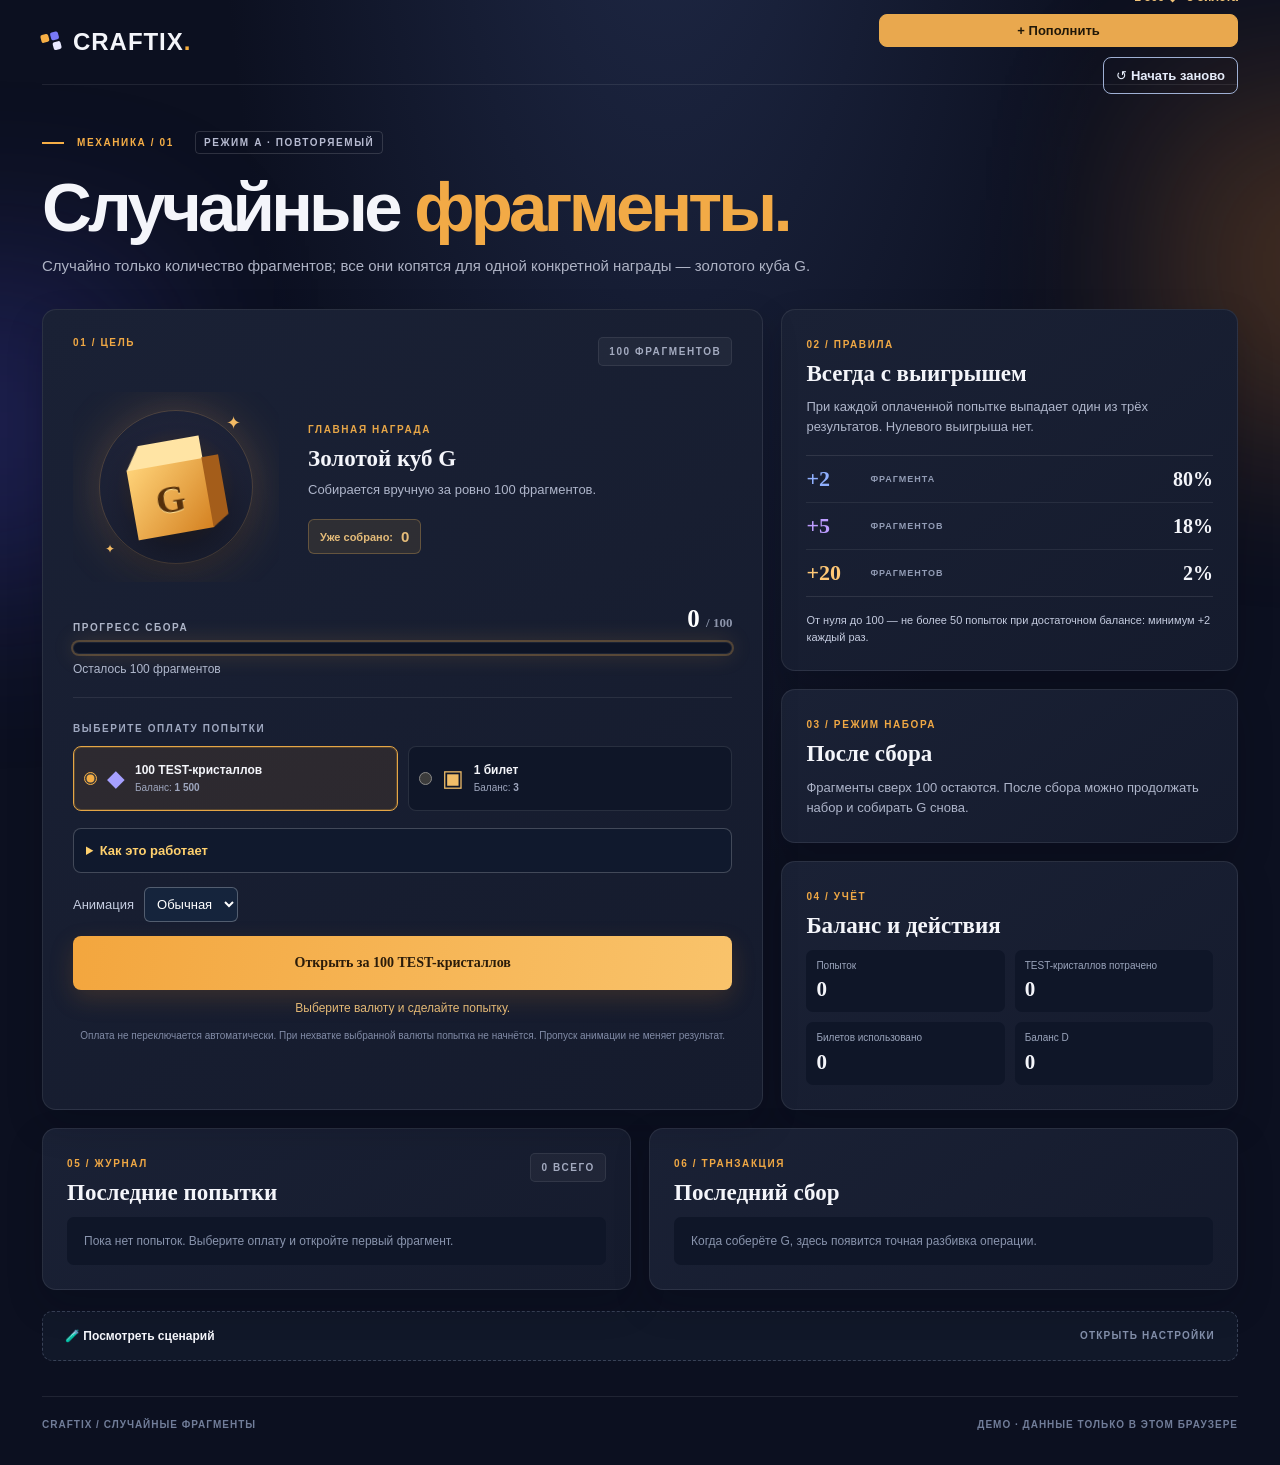
==== commit 5d05c456: "fix: two-tap reset without window.confirm (blocked in Telegram WebView) + cache-busting Co-Authored-" ====
--- a/fragments/index.html
+++ b/fragments/index.html
@@ -5,9 +5,9 @@
   <meta name="viewport" content="width=device-width, initial-scale=1">
   <meta name="theme-color" content="#0c1020">
   <title>Craftix · Случайные фрагменты</title>
-  <link rel="stylesheet" href="./style.css">
-  <link rel="stylesheet" href="../demo-ui.css">
-  <script type="module" src="./app.mjs"></script>
+  <link rel="stylesheet" href="./style.css?v=3">
+  <link rel="stylesheet" href="../demo-ui.css?v=3">
+  <script type="module" src="./app.mjs?v=3"></script>
 </head>
 <body>
   <div class="ambient ambient-a" aria-hidden="true"></div><div class="ambient ambient-b" aria-hidden="true"></div>
--- a/demo-ui.css
+++ b/demo-ui.css
@@ -1 +1 @@
-.demo-topup{width:min(440px,calc(100vw - 24px));max-height:calc(100dvh - 24px);overflow:auto;border:1px solid #e4ae58;border-radius:16px;padding:24px;background:#192238;color:#f7f5ee;box-shadow:0 24px 90px #000a;font:14px/1.5 Arial,sans-serif}.demo-topup::backdrop{background:#050a16b9}.demo-topup-head{display:flex;justify-content:space-between;gap:12px;align-items:start}.demo-topup-head small{color:#f2b75a;font-weight:800;letter-spacing:.15em}.demo-topup h2{font-size:23px;line-height:1.2;margin:6px 0 0}.demo-topup p{color:#bbc3d7}.demo-close{background:none;border:0;color:#fff;font-size:30px;line-height:1;cursor:pointer}.demo-balances{padding:12px;background:#10192b;border-radius:8px;color:#f5c671;font-weight:700}.demo-topup-actions{display:grid;grid-template-columns:1fr 1fr;gap:9px;margin-top:16px}.demo-topup-actions button,.demo-fund-button{border:1px solid #e8aa4e;border-radius:8px;background:#e9a84e;color:#201708;padding:10px 12px;font:700 13px Arial,sans-serif;cursor:pointer}.demo-topup-actions button:last-child{grid-column:1/-1}.demo-topup-actions button:hover,.demo-fund-button:hover{filter:brightness(1.1)}.demo-topup-status{min-height:1.4em;margin-bottom:0}.demo-fund-button{display:inline-block;margin:10px 0}.demo-fund-button[hidden]{display:none}.demo-reset-button{border:1px solid #9fb0d4;border-radius:8px;background:transparent;color:#e6ecfa;padding:10px 12px;font:700 13px Arial,sans-serif;cursor:pointer;white-space:nowrap}.demo-reset-button:hover{background:#ffffff14}.demo-reset-button:disabled{opacity:.45;cursor:not-allowed}.restart-set-button[hidden]{display:none}button:focus-visible,.demo-topup:focus-visible{outline:3px solid #fff;outline-offset:2px}@media(max-width:360px){.demo-topup{padding:17px}.demo-topup-actions{grid-template-columns:1fr}.demo-topup-actions button:last-child{grid-column:auto}}
+.demo-topup{width:min(440px,calc(100vw - 24px));max-height:calc(100dvh - 24px);overflow:auto;border:1px solid #e4ae58;border-radius:16px;padding:24px;background:#192238;color:#f7f5ee;box-shadow:0 24px 90px #000a;font:14px/1.5 Arial,sans-serif}.demo-topup::backdrop{background:#050a16b9}.demo-topup-head{display:flex;justify-content:space-between;gap:12px;align-items:start}.demo-topup-head small{color:#f2b75a;font-weight:800;letter-spacing:.15em}.demo-topup h2{font-size:23px;line-height:1.2;margin:6px 0 0}.demo-topup p{color:#bbc3d7}.demo-close{background:none;border:0;color:#fff;font-size:30px;line-height:1;cursor:pointer}.demo-balances{padding:12px;background:#10192b;border-radius:8px;color:#f5c671;font-weight:700}.demo-topup-actions{display:grid;grid-template-columns:1fr 1fr;gap:9px;margin-top:16px}.demo-topup-actions button,.demo-fund-button{border:1px solid #e8aa4e;border-radius:8px;background:#e9a84e;color:#201708;padding:10px 12px;font:700 13px Arial,sans-serif;cursor:pointer}.demo-topup-actions button:last-child{grid-column:1/-1}.demo-topup-actions button:hover,.demo-fund-button:hover{filter:brightness(1.1)}.demo-topup-status{min-height:1.4em;margin-bottom:0}.demo-fund-button{display:inline-block;margin:10px 0}.demo-fund-button[hidden]{display:none}.demo-reset-button{border:1px solid #9fb0d4;border-radius:8px;background:transparent;color:#e6ecfa;padding:10px 12px;font:700 13px Arial,sans-serif;cursor:pointer;white-space:nowrap}.demo-reset-button:hover{background:#ffffff14}.demo-reset-button.armed{background:#c8423a;border-color:#ff8a7a;color:#fff}.demo-reset-button:disabled{opacity:.45;cursor:not-allowed}.restart-set-button[hidden]{display:none}button:focus-visible,.demo-topup:focus-visible{outline:3px solid #fff;outline-offset:2px}@media(max-width:360px){.demo-topup{padding:17px}.demo-topup-actions{grid-template-columns:1fr}.demo-topup-actions button:last-child{grid-column:auto}}
